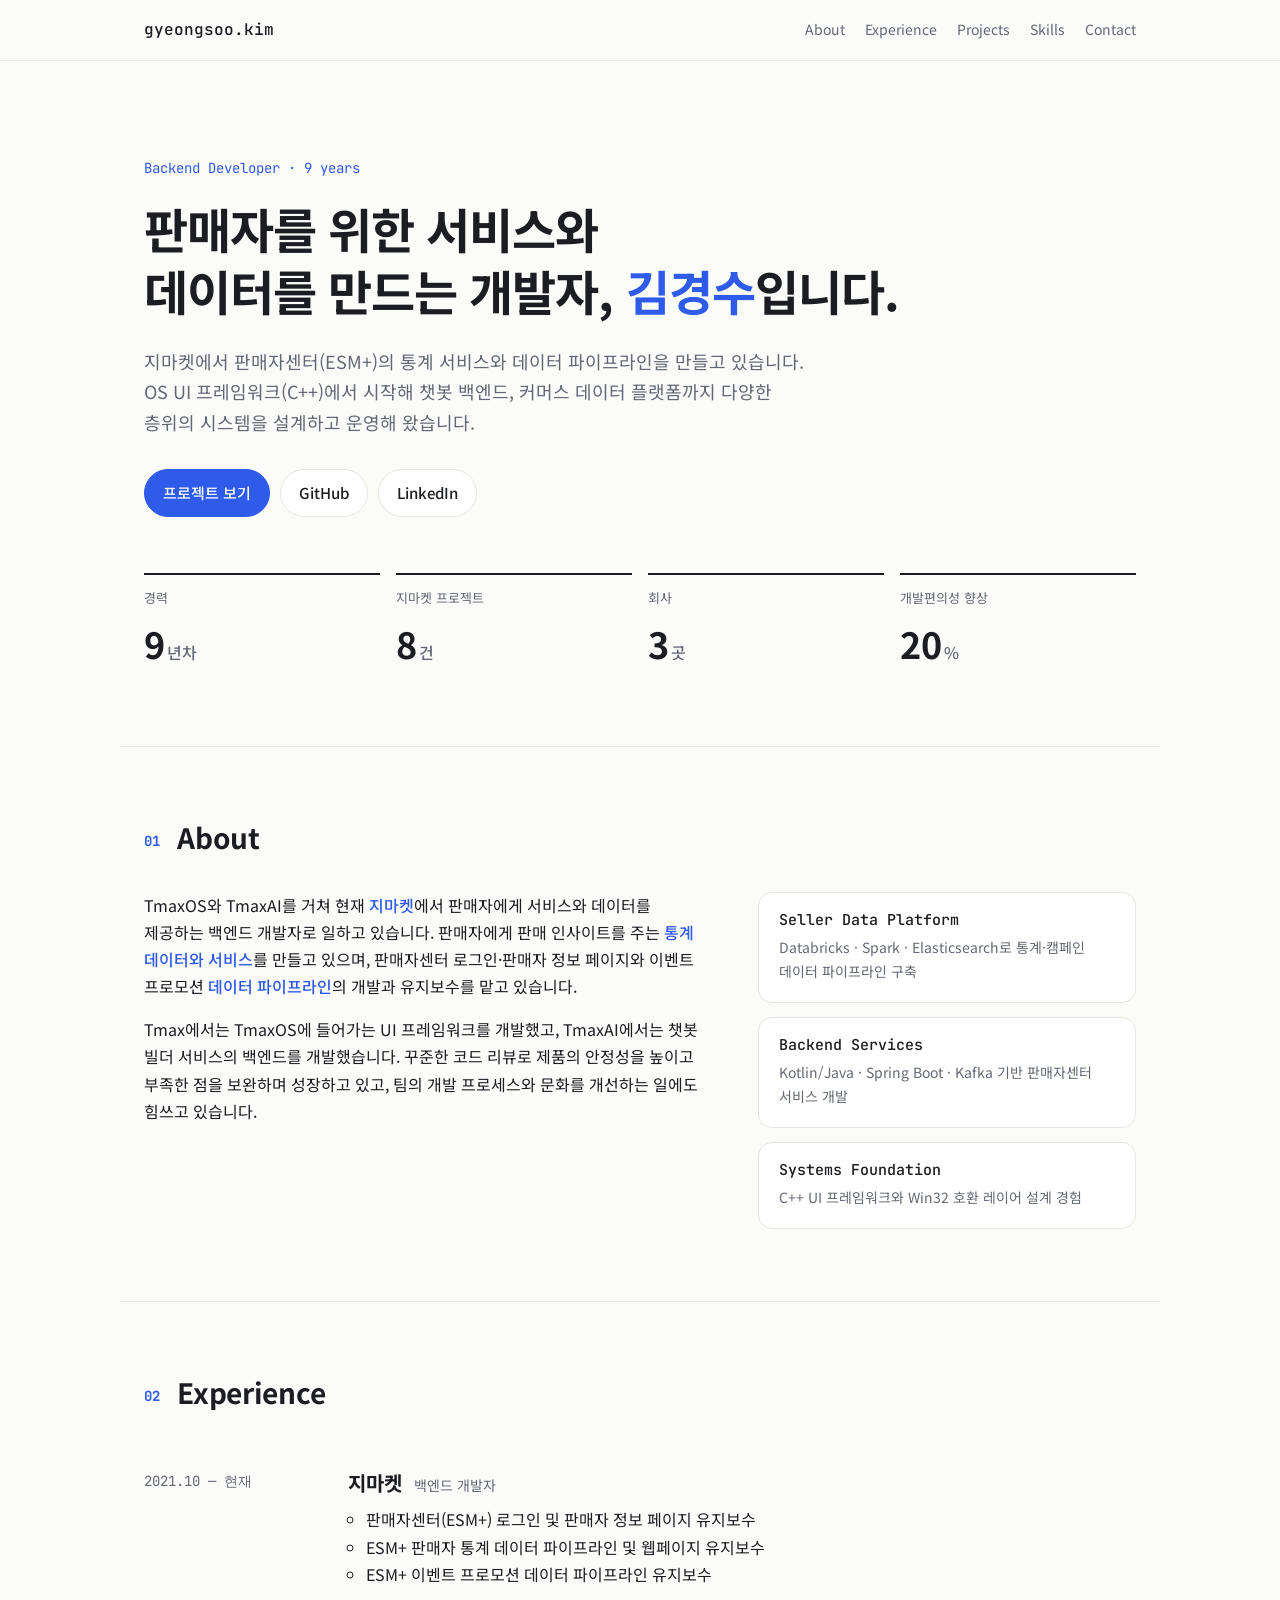
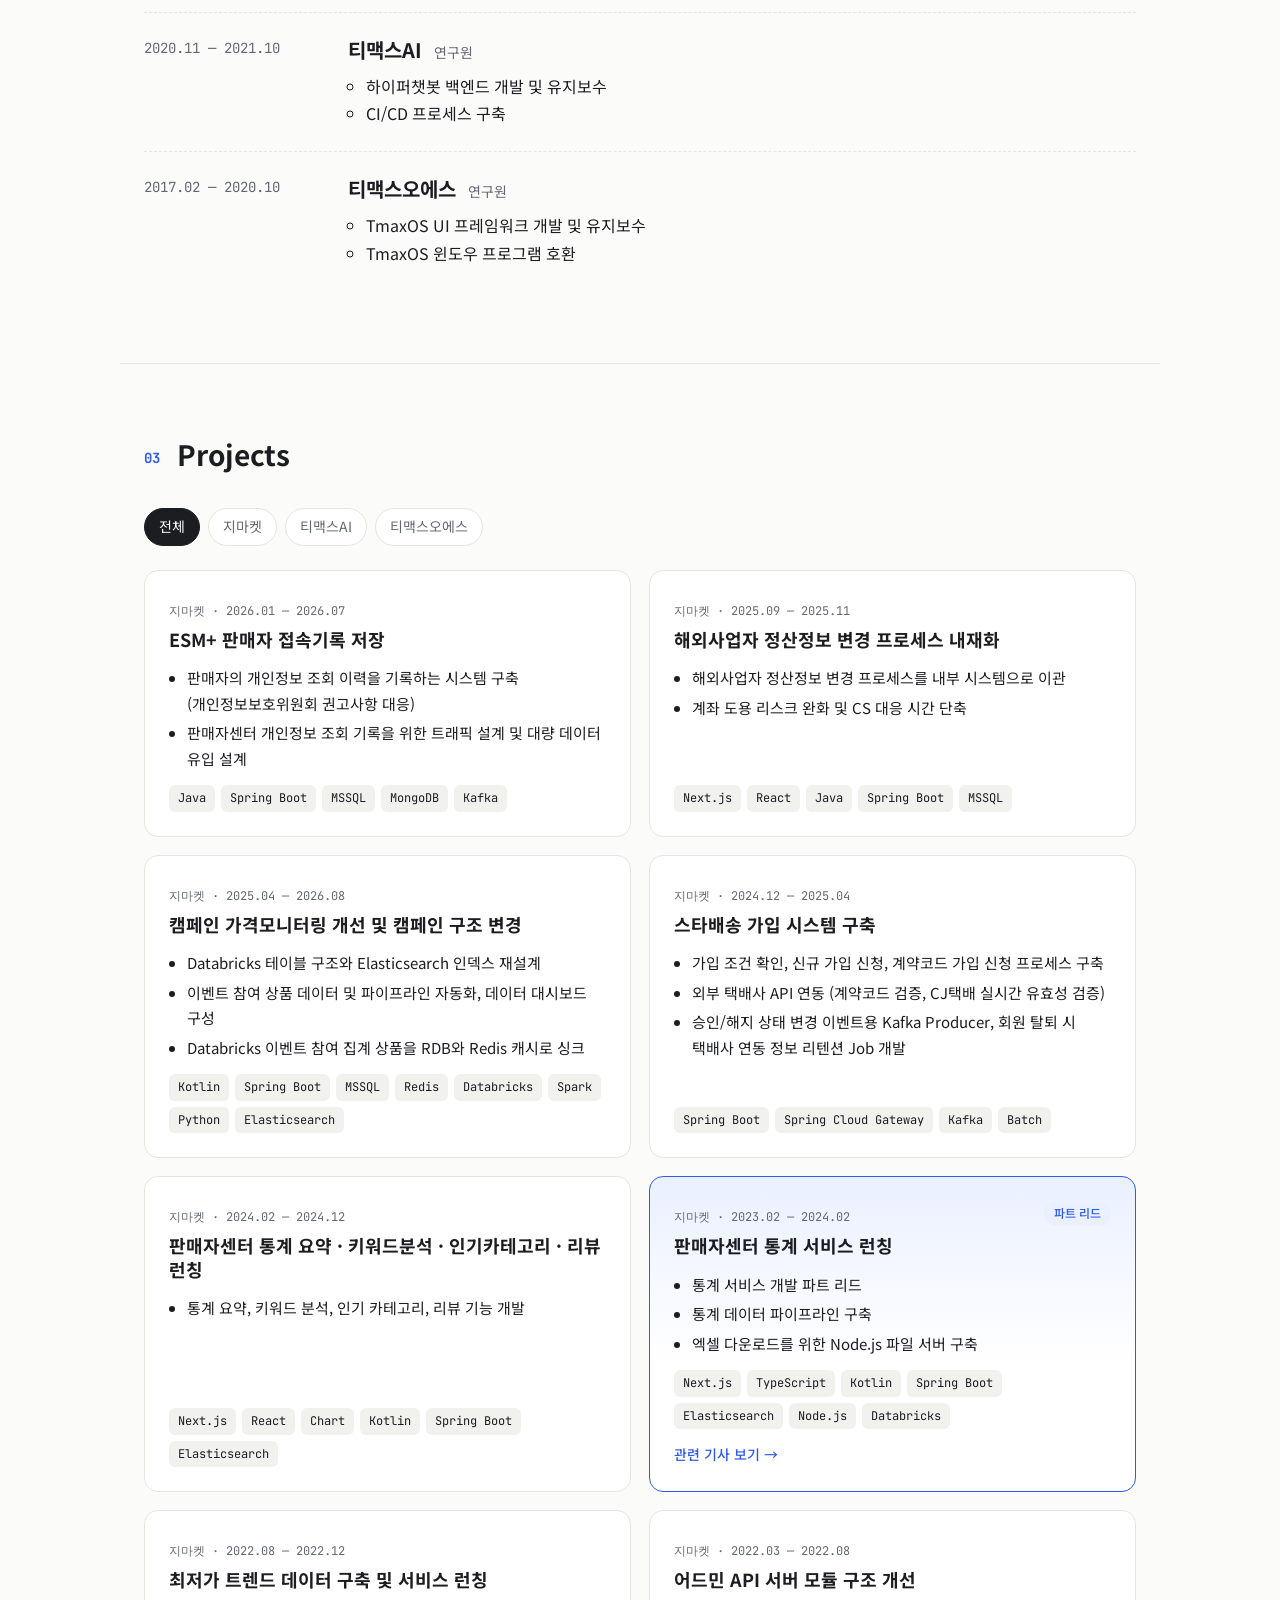
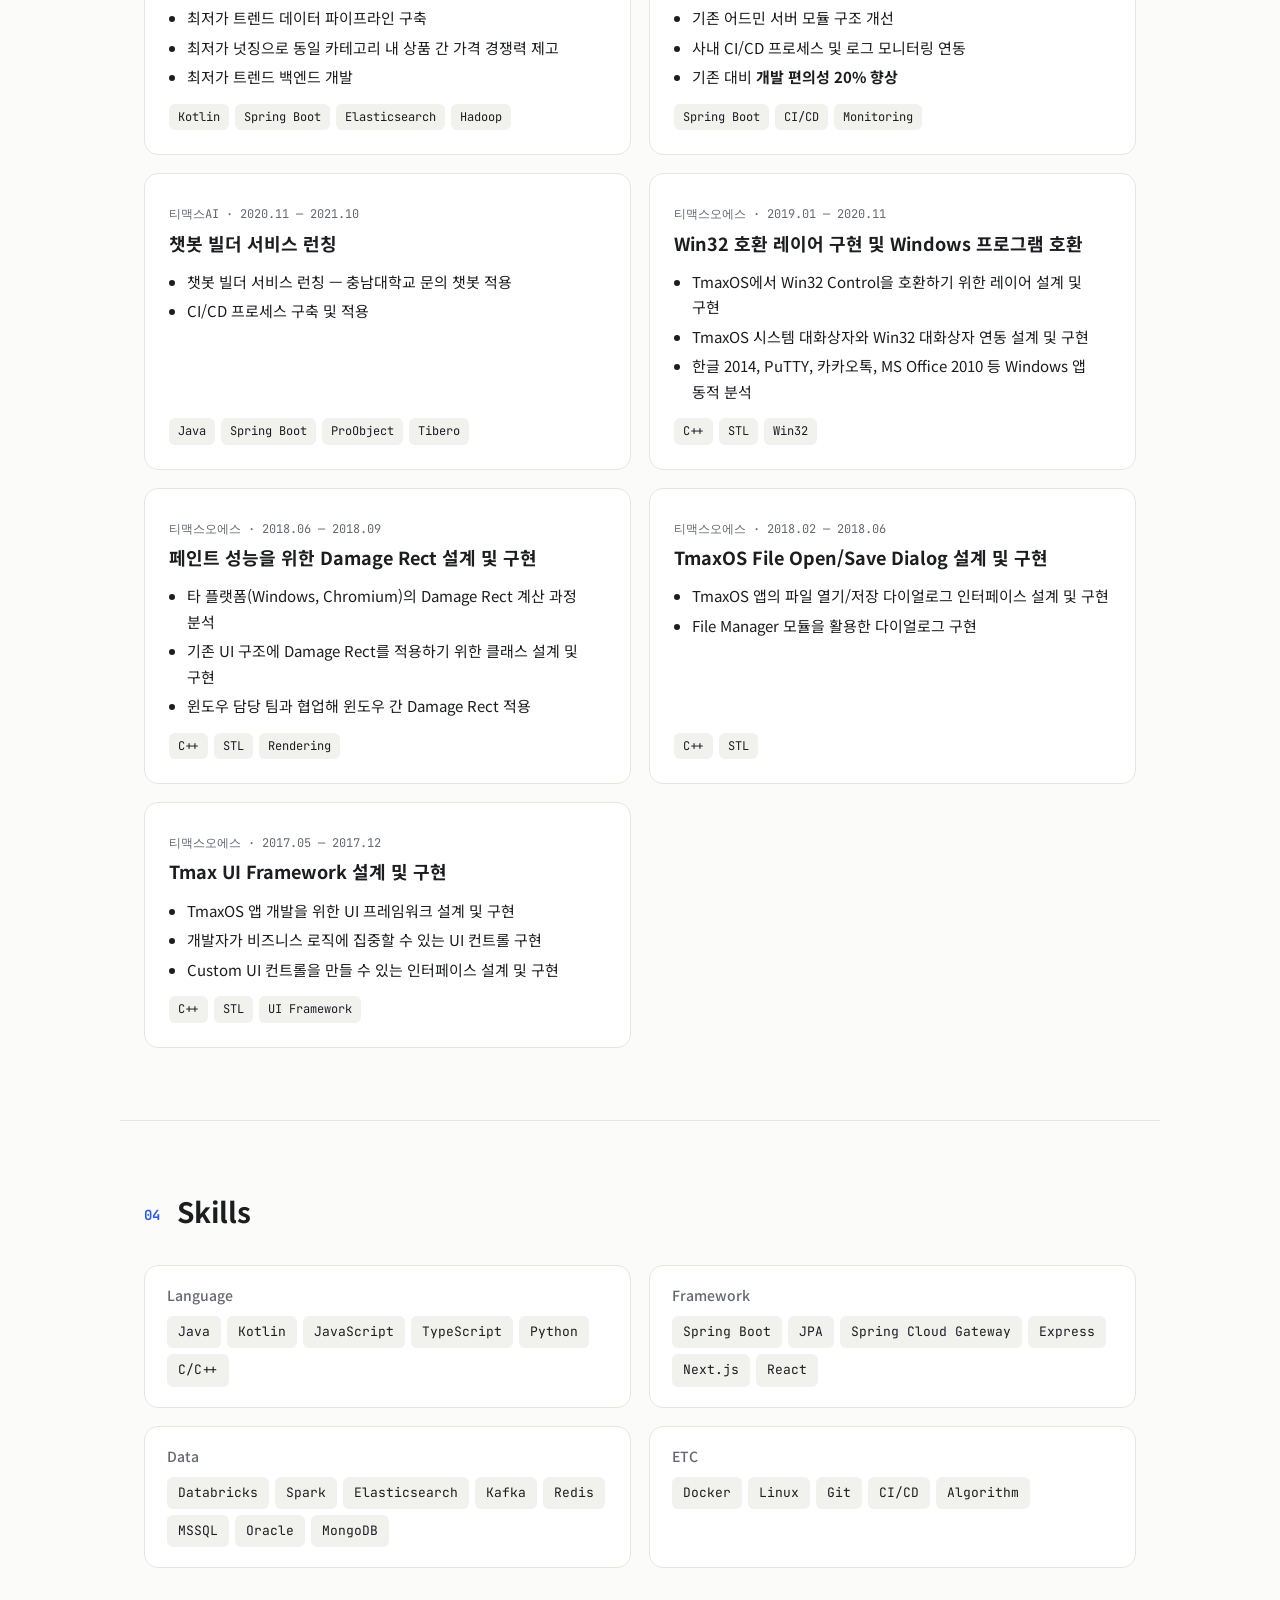
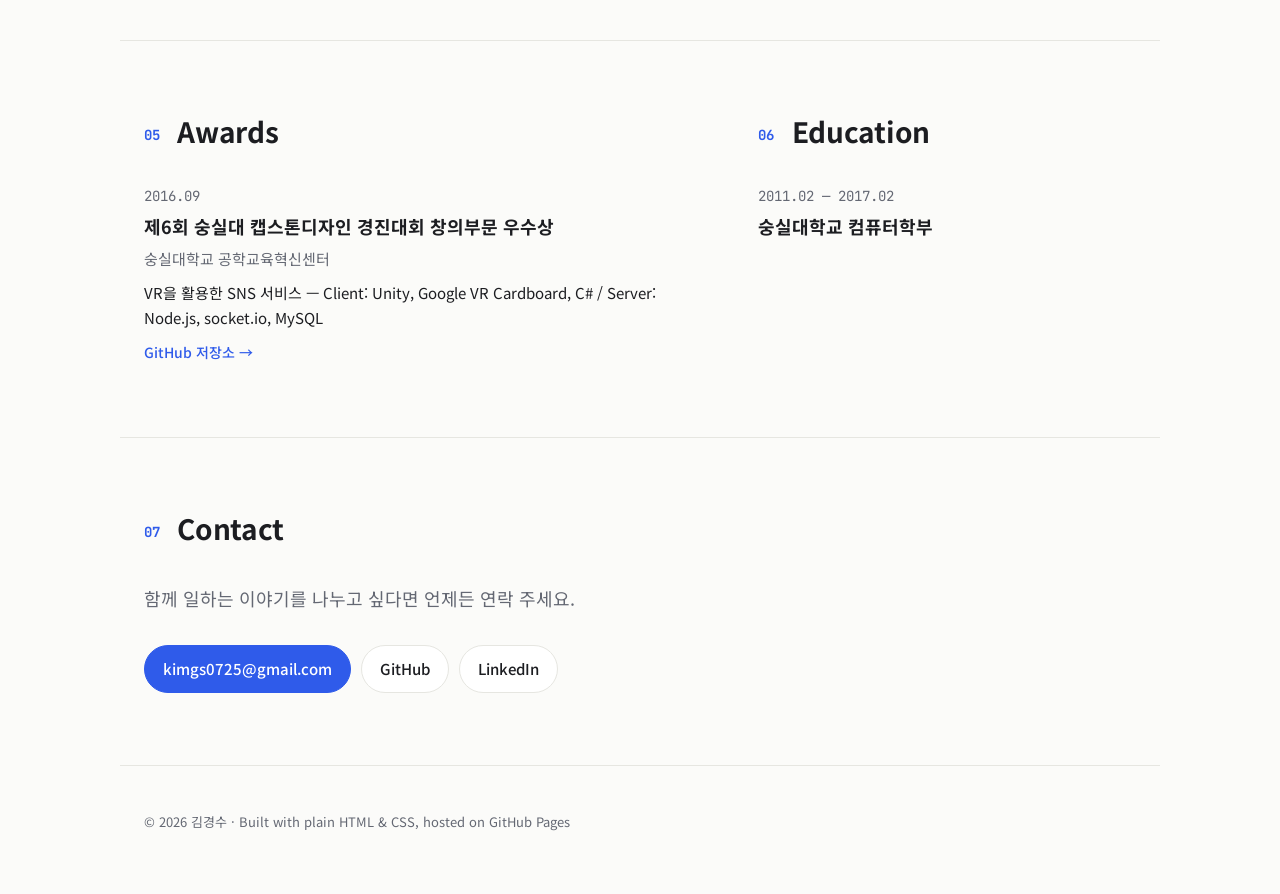
==== index.html @ da9918be "Add portfolio site draft based on career description Static single-page portfolio (HTML/CSS) for Git" ====
<!doctype html>
<html lang="ko">
<head>
  <meta charset="utf-8">
  <meta name="viewport" content="width=device-width, initial-scale=1">
  <title>김경수 | Backend Developer</title>
  <meta name="description" content="9년차 백엔드 개발자 김경수의 포트폴리오. 지마켓 판매자센터 서비스와 데이터 파이프라인, TmaxAI 챗봇 빌더, TmaxOS UI 프레임워크 개발 경험.">
  <meta property="og:title" content="김경수 | Backend Developer">
  <meta property="og:description" content="판매자를 위한 서비스와 데이터를 만드는 9년차 백엔드 개발자">
  <meta property="og:type" content="website">
  <link rel="preconnect" href="https://fonts.googleapis.com">
  <link rel="preconnect" href="https://fonts.gstatic.com" crossorigin>
  <link href="https://fonts.googleapis.com/css2?family=Noto+Sans+KR:wght@400;500;700&family=JetBrains+Mono:wght@400;500&display=swap" rel="stylesheet">
  <link rel="stylesheet" href="style.css">
</head>
<body>
  <header class="nav">
    <div class="container nav-inner">
      <a href="#top" class="logo">gyeongsoo.kim</a>
      <nav>
        <a href="#about">About</a>
        <a href="#experience">Experience</a>
        <a href="#projects">Projects</a>
        <a href="#skills">Skills</a>
        <a href="#contact">Contact</a>
      </nav>
    </div>
  </header>

  <main id="top">
    <!-- HERO -->
    <section class="hero container">
      <p class="eyebrow">Backend Developer · 9 years</p>
      <h1>판매자를 위한 서비스와<br>데이터를 만드는 개발자, <span class="accent">김경수</span>입니다.</h1>
      <p class="lead">
        지마켓에서 판매자센터(ESM+)의 통계 서비스와 데이터 파이프라인을 만들고 있습니다.
        OS UI 프레임워크(C++)에서 시작해 챗봇 백엔드, 커머스 데이터 플랫폼까지
        다양한 층위의 시스템을 설계하고 운영해 왔습니다.
      </p>
      <div class="hero-links">
        <a class="btn primary" href="#projects">프로젝트 보기</a>
        <a class="btn" href="https://github.com/wondsn" target="_blank" rel="noopener">GitHub</a>
        <a class="btn" href="https://www.linkedin.com/in/gyeong-soo-kim-3b603412a" target="_blank" rel="noopener">LinkedIn</a>
      </div>

      <dl class="stats">
        <div><dt>경력</dt><dd>9<span>년차</span></dd></div>
        <div><dt>지마켓 프로젝트</dt><dd>8<span>건</span></dd></div>
        <div><dt>회사</dt><dd>3<span>곳</span></dd></div>
        <div><dt>개발편의성 향상</dt><dd>20<span>%</span></dd></div>
      </dl>
    </section>

    <!-- ABOUT -->
    <section id="about" class="section container">
      <h2 class="section-title"><span>01</span> About</h2>
      <div class="about-grid">
        <div class="about-text">
          <p>
            TmaxOS와 TmaxAI를 거쳐 현재 <strong>지마켓</strong>에서 판매자에게 서비스와 데이터를 제공하는 백엔드 개발자로 일하고 있습니다.
            판매자에게 판매 인사이트를 주는 <strong>통계 데이터와 서비스</strong>를 만들고 있으며,
            판매자센터 로그인·판매자 정보 페이지와 이벤트 프로모션 <strong>데이터 파이프라인</strong>의 개발과 유지보수를 맡고 있습니다.
          </p>
          <p>
            Tmax에서는 TmaxOS에 들어가는 UI 프레임워크를 개발했고, TmaxAI에서는 챗봇 빌더 서비스의 백엔드를 개발했습니다.
            꾸준한 코드 리뷰로 제품의 안정성을 높이고 부족한 점을 보완하며 성장하고 있고,
            팀의 개발 프로세스와 문화를 개선하는 일에도 힘쓰고 있습니다.
          </p>
        </div>
        <ul class="focus-list">
          <li><h3>Seller Data Platform</h3><p>Databricks · Spark · Elasticsearch로 통계·캠페인 데이터 파이프라인 구축</p></li>
          <li><h3>Backend Services</h3><p>Kotlin/Java · Spring Boot · Kafka 기반 판매자센터 서비스 개발</p></li>
          <li><h3>Systems Foundation</h3><p>C++ UI 프레임워크와 Win32 호환 레이어 설계 경험</p></li>
        </ul>
      </div>
    </section>

    <!-- EXPERIENCE -->
    <section id="experience" class="section container">
      <h2 class="section-title"><span>02</span> Experience</h2>
      <ol class="timeline">
        <li>
          <div class="tl-date">2021.10 — 현재</div>
          <div class="tl-body">
            <h3>지마켓 <small>백엔드 개발자</small></h3>
            <ul>
              <li>판매자센터(ESM+) 로그인 및 판매자 정보 페이지 유지보수</li>
              <li>ESM+ 판매자 통계 데이터 파이프라인 및 웹페이지 유지보수</li>
              <li>ESM+ 이벤트 프로모션 데이터 파이프라인 유지보수</li>
            </ul>
          </div>
        </li>
        <li>
          <div class="tl-date">2020.11 — 2021.10</div>
          <div class="tl-body">
            <h3>티맥스AI <small>연구원</small></h3>
            <ul>
              <li>하이퍼챗봇 백엔드 개발 및 유지보수</li>
              <li>CI/CD 프로세스 구축</li>
            </ul>
          </div>
        </li>
        <li>
          <div class="tl-date">2017.02 — 2020.10</div>
          <div class="tl-body">
            <h3>티맥스오에스 <small>연구원</small></h3>
            <ul>
              <li>TmaxOS UI 프레임워크 개발 및 유지보수</li>
              <li>TmaxOS 윈도우 프로그램 호환</li>
            </ul>
          </div>
        </li>
      </ol>
    </section>

    <!-- PROJECTS -->
    <section id="projects" class="section container">
      <h2 class="section-title"><span>03</span> Projects</h2>

      <div class="filters" role="group" aria-label="회사별 필터">
        <button class="chip active" data-filter="all">전체</button>
        <button class="chip" data-filter="gmarket">지마켓</button>
        <button class="chip" data-filter="tmaxai">티맥스AI</button>
        <button class="chip" data-filter="tmaxos">티맥스오에스</button>
      </div>

      <div class="project-grid">
        <article class="card" data-company="gmarket">
          <header>
            <span class="card-meta">지마켓 · 2026.01 — 2026.07</span>
            <h3>ESM+ 판매자 접속기록 저장</h3>
          </header>
          <ul>
            <li>판매자의 개인정보 조회 이력을 기록하는 시스템 구축 (개인정보보호위원회 권고사항 대응)</li>
            <li>판매자센터 개인정보 조회 기록을 위한 트래픽 설계 및 대량 데이터 유입 설계</li>
          </ul>
          <div class="tags"><span>Java</span><span>Spring Boot</span><span>MSSQL</span><span>MongoDB</span><span>Kafka</span></div>
        </article>

        <article class="card" data-company="gmarket">
          <header>
            <span class="card-meta">지마켓 · 2025.09 — 2025.11</span>
            <h3>해외사업자 정산정보 변경 프로세스 내재화</h3>
          </header>
          <ul>
            <li>해외사업자 정산정보 변경 프로세스를 내부 시스템으로 이관</li>
            <li>계좌 도용 리스크 완화 및 CS 대응 시간 단축</li>
          </ul>
          <div class="tags"><span>Next.js</span><span>React</span><span>Java</span><span>Spring Boot</span><span>MSSQL</span></div>
        </article>

        <article class="card" data-company="gmarket">
          <header>
            <span class="card-meta">지마켓 · 2025.04 — 2026.08</span>
            <h3>캠페인 가격모니터링 개선 및 캠페인 구조 변경</h3>
          </header>
          <ul>
            <li>Databricks 테이블 구조와 Elasticsearch 인덱스 재설계</li>
            <li>이벤트 참여 상품 데이터 및 파이프라인 자동화, 데이터 대시보드 구성</li>
            <li>Databricks 이벤트 참여 집계 상품을 RDB와 Redis 캐시로 싱크</li>
          </ul>
          <div class="tags"><span>Kotlin</span><span>Spring Boot</span><span>MSSQL</span><span>Redis</span><span>Databricks</span><span>Spark</span><span>Python</span><span>Elasticsearch</span></div>
        </article>

        <article class="card" data-company="gmarket">
          <header>
            <span class="card-meta">지마켓 · 2024.12 — 2025.04</span>
            <h3>스타배송 가입 시스템 구축</h3>
          </header>
          <ul>
            <li>가입 조건 확인, 신규 가입 신청, 계약코드 가입 신청 프로세스 구축</li>
            <li>외부 택배사 API 연동 (계약코드 검증, CJ택배 실시간 유효성 검증)</li>
            <li>승인/해지 상태 변경 이벤트용 Kafka Producer, 회원 탈퇴 시 택배사 연동 정보 리텐션 Job 개발</li>
          </ul>
          <div class="tags"><span>Spring Boot</span><span>Spring Cloud Gateway</span><span>Kafka</span><span>Batch</span></div>
        </article>

        <article class="card" data-company="gmarket">
          <header>
            <span class="card-meta">지마켓 · 2024.02 — 2024.12</span>
            <h3>판매자센터 통계 요약 · 키워드분석 · 인기카테고리 · 리뷰 런칭</h3>
          </header>
          <ul>
            <li>통계 요약, 키워드 분석, 인기 카테고리, 리뷰 기능 개발</li>
          </ul>
          <div class="tags"><span>Next.js</span><span>React</span><span>Chart</span><span>Kotlin</span><span>Spring Boot</span><span>Elasticsearch</span></div>
        </article>

        <article class="card featured" data-company="gmarket">
          <header>
            <span class="card-meta">지마켓 · 2023.02 — 2024.02</span>
            <h3>판매자센터 통계 서비스 런칭</h3>
            <span class="badge">파트 리드</span>
          </header>
          <ul>
            <li>통계 서비스 개발 파트 리드</li>
            <li>통계 데이터 파이프라인 구축</li>
            <li>엑셀 다운로드를 위한 Node.js 파일 서버 구축</li>
          </ul>
          <div class="tags"><span>Next.js</span><span>TypeScript</span><span>Kotlin</span><span>Spring Boot</span><span>Elasticsearch</span><span>Node.js</span><span>Databricks</span></div>
          <a class="card-link" href="https://zdnet.co.kr/view/?no=20240108094346" target="_blank" rel="noopener">관련 기사 보기 →</a>
        </article>

        <article class="card" data-company="gmarket">
          <header>
            <span class="card-meta">지마켓 · 2022.08 — 2022.12</span>
            <h3>최저가 트렌드 데이터 구축 및 서비스 런칭</h3>
          </header>
          <ul>
            <li>최저가 트렌드 데이터 파이프라인 구축</li>
            <li>최저가 넛징으로 동일 카테고리 내 상품 간 가격 경쟁력 제고</li>
            <li>최저가 트렌드 백엔드 개발</li>
          </ul>
          <div class="tags"><span>Kotlin</span><span>Spring Boot</span><span>Elasticsearch</span><span>Hadoop</span></div>
        </article>

        <article class="card" data-company="gmarket">
          <header>
            <span class="card-meta">지마켓 · 2022.03 — 2022.08</span>
            <h3>어드민 API 서버 모듈 구조 개선</h3>
          </header>
          <ul>
            <li>기존 어드민 서버 모듈 구조 개선</li>
            <li>사내 CI/CD 프로세스 및 로그 모니터링 연동</li>
            <li>기존 대비 <strong>개발 편의성 20% 향상</strong></li>
          </ul>
          <div class="tags"><span>Spring Boot</span><span>CI/CD</span><span>Monitoring</span></div>
        </article>

        <article class="card" data-company="tmaxai">
          <header>
            <span class="card-meta">티맥스AI · 2020.11 — 2021.10</span>
            <h3>챗봇 빌더 서비스 런칭</h3>
          </header>
          <ul>
            <li>챗봇 빌더 서비스 런칭 — 충남대학교 문의 챗봇 적용</li>
            <li>CI/CD 프로세스 구축 및 적용</li>
          </ul>
          <div class="tags"><span>Java</span><span>Spring Boot</span><span>ProObject</span><span>Tibero</span></div>
        </article>

        <article class="card" data-company="tmaxos">
          <header>
            <span class="card-meta">티맥스오에스 · 2019.01 — 2020.11</span>
            <h3>Win32 호환 레이어 구현 및 Windows 프로그램 호환</h3>
          </header>
          <ul>
            <li>TmaxOS에서 Win32 Control을 호환하기 위한 레이어 설계 및 구현</li>
            <li>TmaxOS 시스템 대화상자와 Win32 대화상자 연동 설계 및 구현</li>
            <li>한글 2014, PuTTY, 카카오톡, MS Office 2010 등 Windows 앱 동적 분석</li>
          </ul>
          <div class="tags"><span>C++</span><span>STL</span><span>Win32</span></div>
        </article>

        <article class="card" data-company="tmaxos">
          <header>
            <span class="card-meta">티맥스오에스 · 2018.06 — 2018.09</span>
            <h3>페인트 성능을 위한 Damage Rect 설계 및 구현</h3>
          </header>
          <ul>
            <li>타 플랫폼(Windows, Chromium)의 Damage Rect 계산 과정 분석</li>
            <li>기존 UI 구조에 Damage Rect를 적용하기 위한 클래스 설계 및 구현</li>
            <li>윈도우 담당 팀과 협업해 윈도우 간 Damage Rect 적용</li>
          </ul>
          <div class="tags"><span>C++</span><span>STL</span><span>Rendering</span></div>
        </article>

        <article class="card" data-company="tmaxos">
          <header>
            <span class="card-meta">티맥스오에스 · 2018.02 — 2018.06</span>
            <h3>TmaxOS File Open/Save Dialog 설계 및 구현</h3>
          </header>
          <ul>
            <li>TmaxOS 앱의 파일 열기/저장 다이얼로그 인터페이스 설계 및 구현</li>
            <li>File Manager 모듈을 활용한 다이얼로그 구현</li>
          </ul>
          <div class="tags"><span>C++</span><span>STL</span></div>
        </article>

        <article class="card" data-company="tmaxos">
          <header>
            <span class="card-meta">티맥스오에스 · 2017.05 — 2017.12</span>
            <h3>Tmax UI Framework 설계 및 구현</h3>
          </header>
          <ul>
            <li>TmaxOS 앱 개발을 위한 UI 프레임워크 설계 및 구현</li>
            <li>개발자가 비즈니스 로직에 집중할 수 있는 UI 컨트롤 구현</li>
            <li>Custom UI 컨트롤을 만들 수 있는 인터페이스 설계 및 구현</li>
          </ul>
          <div class="tags"><span>C++</span><span>STL</span><span>UI Framework</span></div>
        </article>
      </div>
    </section>

    <!-- SKILLS -->
    <section id="skills" class="section container">
      <h2 class="section-title"><span>04</span> Skills</h2>
      <div class="skills-grid">
        <div class="skill-group"><h3>Language</h3><div class="tags"><span>Java</span><span>Kotlin</span><span>JavaScript</span><span>TypeScript</span><span>Python</span><span>C/C++</span></div></div>
        <div class="skill-group"><h3>Framework</h3><div class="tags"><span>Spring Boot</span><span>JPA</span><span>Spring Cloud Gateway</span><span>Express</span><span>Next.js</span><span>React</span></div></div>
        <div class="skill-group"><h3>Data</h3><div class="tags"><span>Databricks</span><span>Spark</span><span>Elasticsearch</span><span>Kafka</span><span>Redis</span><span>MSSQL</span><span>Oracle</span><span>MongoDB</span></div></div>
        <div class="skill-group"><h3>ETC</h3><div class="tags"><span>Docker</span><span>Linux</span><span>Git</span><span>CI/CD</span><span>Algorithm</span></div></div>
      </div>
    </section>

    <!-- AWARDS & EDUCATION -->
    <section class="section container two-col">
      <div>
        <h2 class="section-title"><span>05</span> Awards</h2>
        <div class="plain-item">
          <div class="tl-date">2016.09</div>
          <h3>제6회 숭실대 캡스톤디자인 경진대회 창의부문 우수상</h3>
          <p class="muted">숭실대학교 공학교육혁신센터</p>
          <p>VR을 활용한 SNS 서비스 — Client: Unity, Google VR Cardboard, C# / Server: Node.js, socket.io, MySQL</p>
          <a class="card-link" href="https://github.com/wondsn/vrsns" target="_blank" rel="noopener">GitHub 저장소 →</a>
        </div>
      </div>
      <div>
        <h2 class="section-title"><span>06</span> Education</h2>
        <div class="plain-item">
          <div class="tl-date">2011.02 — 2017.02</div>
          <h3>숭실대학교 컴퓨터학부</h3>
        </div>
      </div>
    </section>

    <!-- CONTACT -->
    <section id="contact" class="section container contact">
      <h2 class="section-title"><span>07</span> Contact</h2>
      <p class="lead">함께 일하는 이야기를 나누고 싶다면 언제든 연락 주세요.</p>
      <div class="hero-links">
        <a class="btn primary" href="mailto:kimgs0725@gmail.com">kimgs0725@gmail.com</a>
        <a class="btn" href="https://github.com/wondsn" target="_blank" rel="noopener">GitHub</a>
        <a class="btn" href="https://www.linkedin.com/in/gyeong-soo-kim-3b603412a" target="_blank" rel="noopener">LinkedIn</a>
      </div>
    </section>
  </main>

  <footer class="footer container">
    <p>© 2026 김경수 · Built with plain HTML &amp; CSS, hosted on GitHub Pages</p>
  </footer>

  <script>
    // 회사별 프로젝트 필터
    document.querySelectorAll('.filters .chip').forEach(function (btn) {
      btn.addEventListener('click', function () {
        document.querySelectorAll('.filters .chip').forEach(function (b) { b.classList.remove('active'); });
        btn.classList.add('active');
        var f = btn.dataset.filter;
        document.querySelectorAll('.project-grid .card').forEach(function (card) {
          card.hidden = !(f === 'all' || card.dataset.company === f);
        });
      });
    });
  </script>
</body>
</html>
---- style.css ----
:root {
  --bg: #fbfbf9;
  --surface: #ffffff;
  --text: #1c1d21;
  --muted: #646873;
  --line: #e6e6e1;
  --accent: #2f5bea;
  --accent-soft: #eaf0ff;
  --tag-bg: #f1f1ee;
  --radius: 14px;
  --font: "Noto Sans KR", system-ui, -apple-system, sans-serif;
  --mono: "JetBrains Mono", ui-monospace, monospace;
}

@media (prefers-color-scheme: dark) {
  :root {
    --bg: #111215;
    --surface: #18191d;
    --text: #e9e9ec;
    --muted: #9a9ca5;
    --line: #2a2c31;
    --accent: #7b9bff;
    --accent-soft: #1d2440;
    --tag-bg: #23252a;
  }
}

* { box-sizing: border-box; }
html { scroll-behavior: smooth; scroll-padding-top: 72px; }
body {
  margin: 0;
  background: var(--bg);
  color: var(--text);
  font-family: var(--font);
  line-height: 1.7;
  -webkit-font-smoothing: antialiased;
  word-break: keep-all;
}
a { color: inherit; }
h1, h2, h3 { line-height: 1.3; margin: 0; }
.container { max-width: 1040px; margin: 0 auto; padding: 0 24px; }
.muted { color: var(--muted); }

/* NAV */
.nav {
  position: sticky; top: 0; z-index: 10;
  background: color-mix(in srgb, var(--bg) 85%, transparent);
  backdrop-filter: blur(10px);
  border-bottom: 1px solid var(--line);
}
.nav-inner { display: flex; align-items: center; justify-content: space-between; height: 60px; }
.logo { font-family: var(--mono); font-weight: 500; text-decoration: none; }
.nav nav { display: flex; gap: 20px; }
.nav nav a { text-decoration: none; color: var(--muted); font-size: 14px; }
.nav nav a:hover { color: var(--text); }

/* HERO */
.hero { padding: 96px 24px 72px; }
.eyebrow { font-family: var(--mono); color: var(--accent); font-size: 14px; margin: 0 0 16px; }
.hero h1 { font-size: clamp(30px, 5vw, 48px); font-weight: 700; letter-spacing: -0.02em; }
.accent { color: var(--accent); }
.lead { color: var(--muted); font-size: 18px; max-width: 680px; margin: 24px 0 0; }
.hero-links { display: flex; flex-wrap: wrap; gap: 10px; margin-top: 32px; }
.btn {
  display: inline-block; padding: 10px 18px; border-radius: 999px;
  border: 1px solid var(--line); background: var(--surface);
  text-decoration: none; font-size: 15px; font-weight: 500;
  transition: border-color .15s, transform .15s;
}
.btn:hover { border-color: var(--accent); transform: translateY(-1px); }
.btn.primary { background: var(--accent); border-color: var(--accent); color: #fff; }

.stats {
  display: grid; grid-template-columns: repeat(4, 1fr); gap: 16px;
  margin: 56px 0 0; padding: 0;
}
.stats div { border-top: 2px solid var(--text); padding-top: 12px; }
.stats dt { color: var(--muted); font-size: 13px; }
.stats dd { margin: 4px 0 0; font-size: 36px; font-weight: 700; font-variant-numeric: tabular-nums; }
.stats dd span { font-size: 16px; font-weight: 500; color: var(--muted); margin-left: 2px; }

/* SECTION */
.section { padding: 72px 24px; border-top: 1px solid var(--line); }
.section-title { font-size: 28px; margin-bottom: 36px; letter-spacing: -0.01em; }
.section-title span { font-family: var(--mono); font-size: 14px; color: var(--accent); margin-right: 10px; vertical-align: middle; }

/* ABOUT */
.about-grid { display: grid; grid-template-columns: 3fr 2fr; gap: 48px; }
.about-text p { margin: 0 0 16px; }
.about-text strong { color: var(--accent); font-weight: 500; }
.focus-list { list-style: none; margin: 0; padding: 0; display: grid; gap: 14px; }
.focus-list li { background: var(--surface); border: 1px solid var(--line); border-radius: var(--radius); padding: 18px 20px; }
.focus-list h3 { font-size: 15px; font-family: var(--mono); font-weight: 500; }
.focus-list p { margin: 6px 0 0; color: var(--muted); font-size: 14px; }

/* TIMELINE */
.timeline { list-style: none; margin: 0; padding: 0; }
.timeline > li { display: grid; grid-template-columns: 180px 1fr; gap: 24px; padding: 24px 0; border-bottom: 1px dashed var(--line); }
.timeline > li:last-child { border-bottom: 0; }
.tl-date { font-family: var(--mono); font-size: 14px; color: var(--muted); }
.tl-body h3 { font-size: 20px; }
.tl-body small { font-size: 14px; color: var(--muted); font-weight: 400; margin-left: 6px; }
.tl-body ul { margin: 10px 0 0; padding-left: 18px; }

/* PROJECTS */
.filters { display: flex; flex-wrap: wrap; gap: 8px; margin-bottom: 24px; }
.chip {
  font: inherit; font-size: 14px; cursor: pointer;
  padding: 6px 14px; border-radius: 999px;
  border: 1px solid var(--line); background: var(--surface); color: var(--muted);
}
.chip.active { background: var(--text); color: var(--bg); border-color: var(--text); }
.project-grid { display: grid; grid-template-columns: repeat(2, 1fr); gap: 18px; }
.card {
  background: var(--surface); border: 1px solid var(--line); border-radius: var(--radius);
  padding: 24px; display: flex; flex-direction: column; gap: 14px;
  transition: border-color .15s, box-shadow .15s;
}
.card:hover { border-color: color-mix(in srgb, var(--accent) 50%, var(--line)); box-shadow: 0 6px 24px rgba(0,0,0,.05); }
.card[hidden] { display: none; }
.card.featured { border-color: var(--accent); background: linear-gradient(180deg, var(--accent-soft), var(--surface) 60%); }
.card header { position: relative; }
.card-meta { font-family: var(--mono); font-size: 12px; color: var(--muted); }
.card h3 { font-size: 18px; margin-top: 6px; }
.card ul { margin: 0; padding-left: 18px; font-size: 15px; flex: 1; }
.card li + li { margin-top: 4px; }
.badge {
  position: absolute; top: 0; right: 0;
  font-size: 12px; font-weight: 500; color: var(--accent);
  background: var(--accent-soft); padding: 2px 10px; border-radius: 999px;
}
.card-link { font-size: 14px; font-weight: 500; color: var(--accent); text-decoration: none; }
.card-link:hover { text-decoration: underline; }

.tags { display: flex; flex-wrap: wrap; gap: 6px; }
.tags span { font-family: var(--mono); font-size: 12px; background: var(--tag-bg); color: var(--text); padding: 3px 9px; border-radius: 6px; }

/* SKILLS */
.skills-grid { display: grid; grid-template-columns: repeat(2, 1fr); gap: 18px; }
.skill-group { background: var(--surface); border: 1px solid var(--line); border-radius: var(--radius); padding: 20px 22px; }
.skill-group h3 { font-size: 14px; color: var(--muted); font-weight: 500; margin-bottom: 12px; }
.skill-group .tags span { font-size: 13px; padding: 5px 11px; }

/* AWARDS / EDUCATION */
.two-col { display: grid; grid-template-columns: 3fr 2fr; gap: 48px; }
.plain-item h3 { font-size: 18px; margin-top: 6px; }
.plain-item p { margin: 8px 0 0; font-size: 15px; }
.plain-item .card-link { display: inline-block; margin-top: 10px; }

/* CONTACT / FOOTER */
.contact .lead { margin-top: 0; }
.footer { padding: 32px 24px 48px; color: var(--muted); font-size: 13px; border-top: 1px solid var(--line); }

/* RESPONSIVE */
@media (max-width: 760px) {
  .container { padding: 0 16px; }
  .hero { padding: 56px 16px 48px; }
  .section { padding: 56px 16px; }
  .nav nav { display: none; }
  .stats { grid-template-columns: repeat(2, 1fr); }
  .about-grid, .two-col, .project-grid, .skills-grid { grid-template-columns: 1fr; gap: 24px; }
  .timeline > li { grid-template-columns: 1fr; gap: 6px; }
  .lead { font-size: 16px; }
  .badge { position: static; display: inline-block; margin-top: 8px; }
}
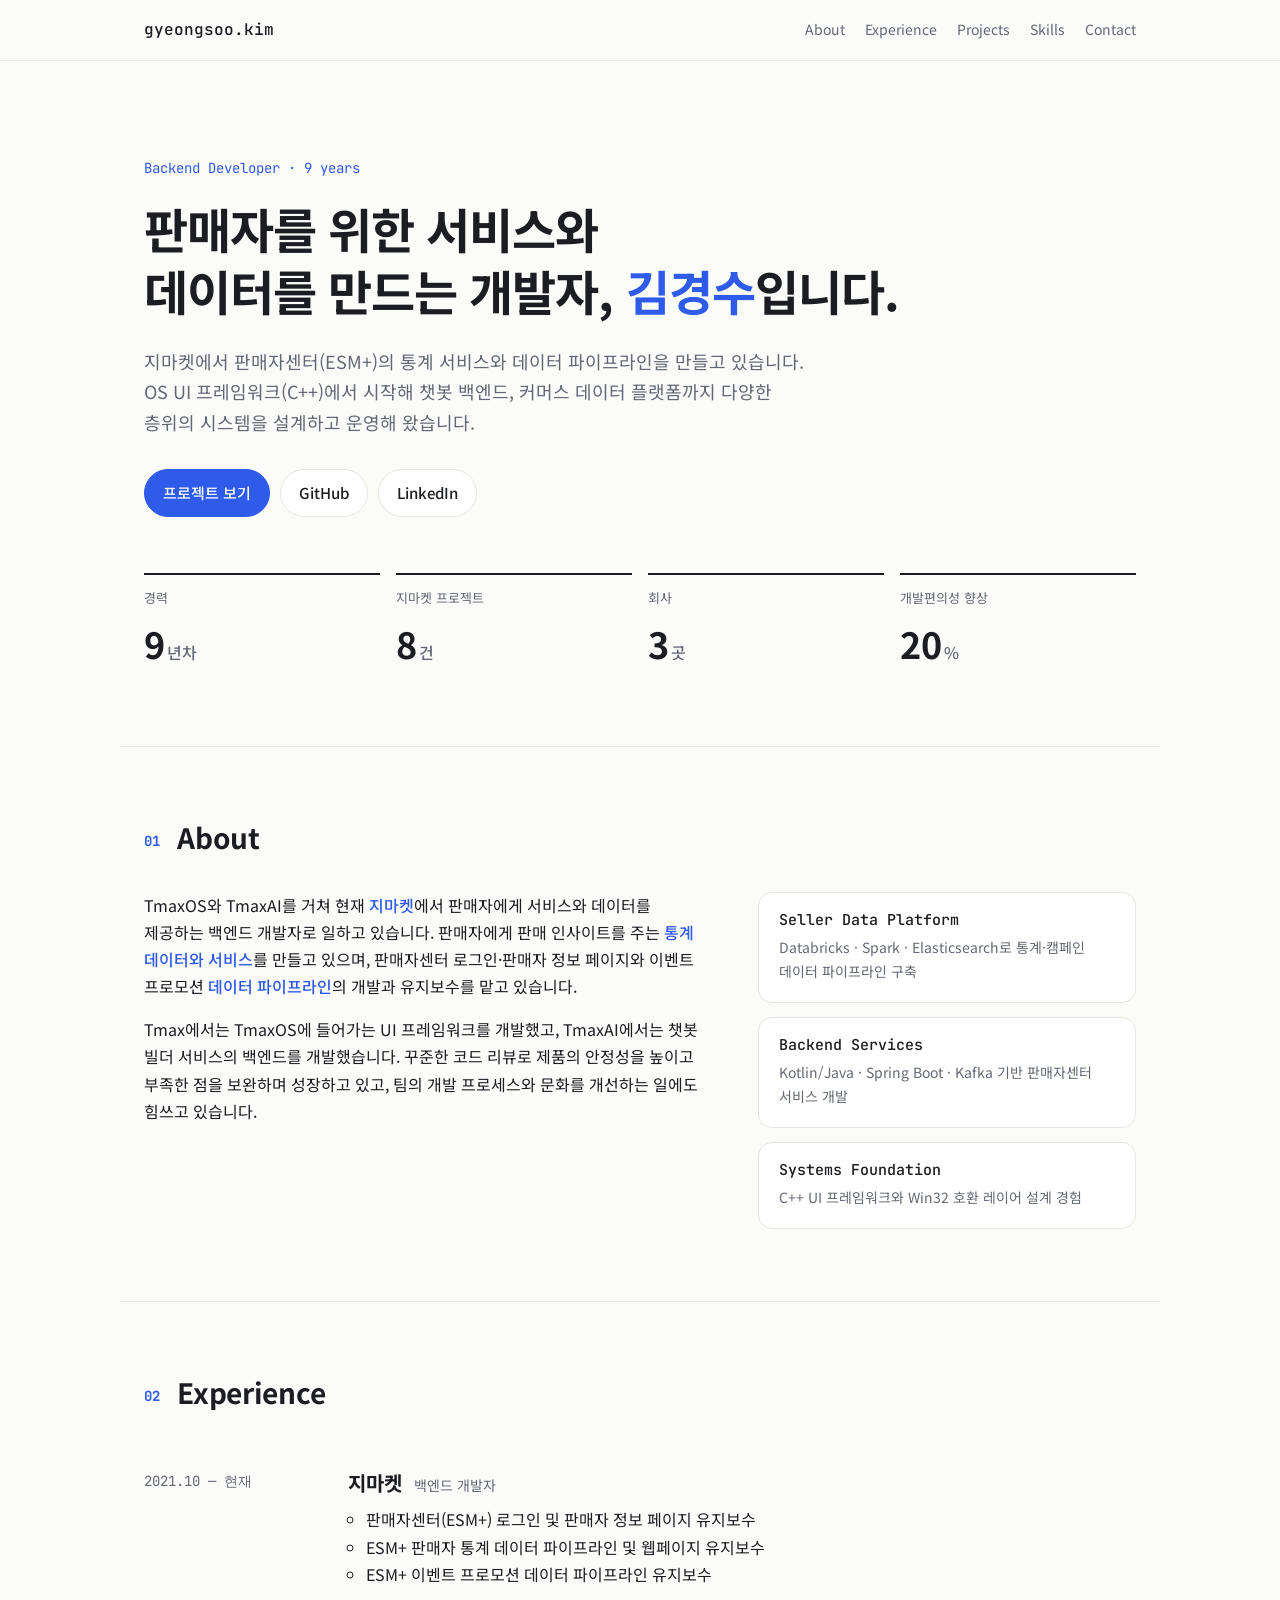
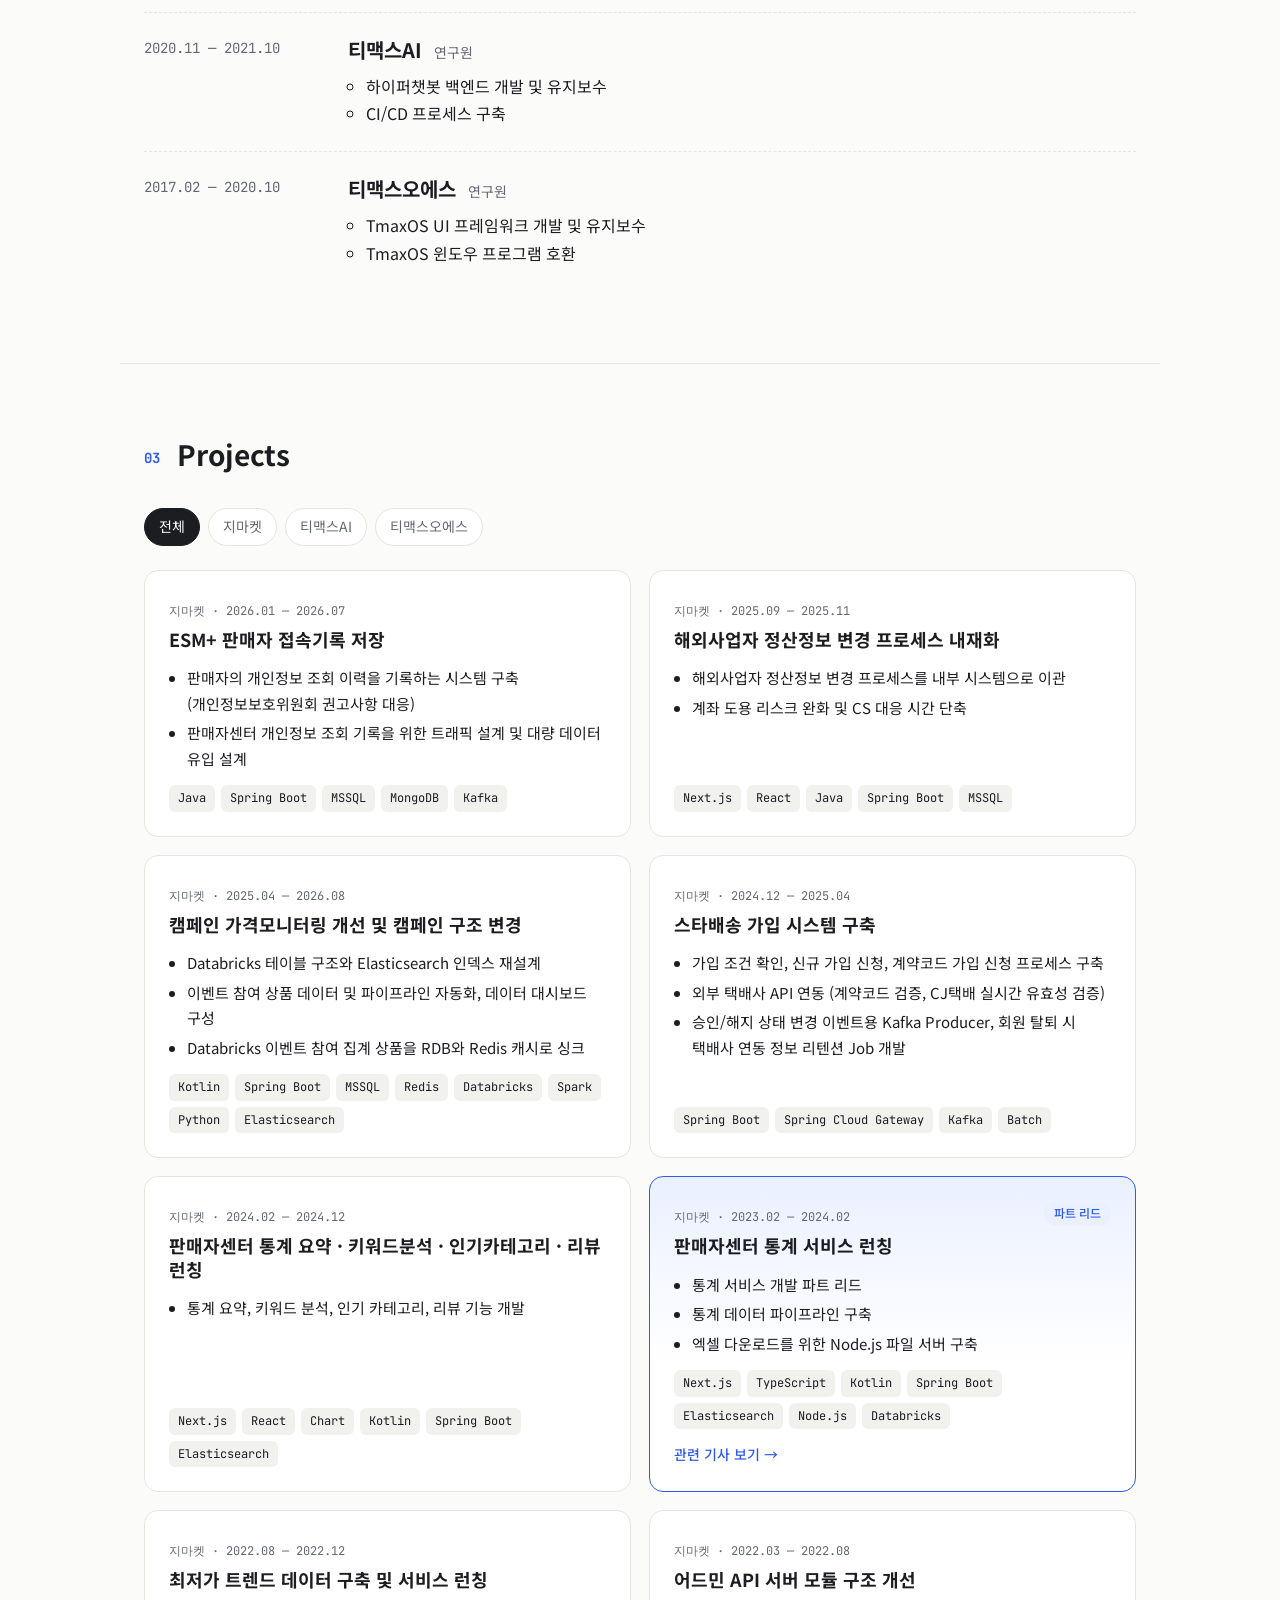
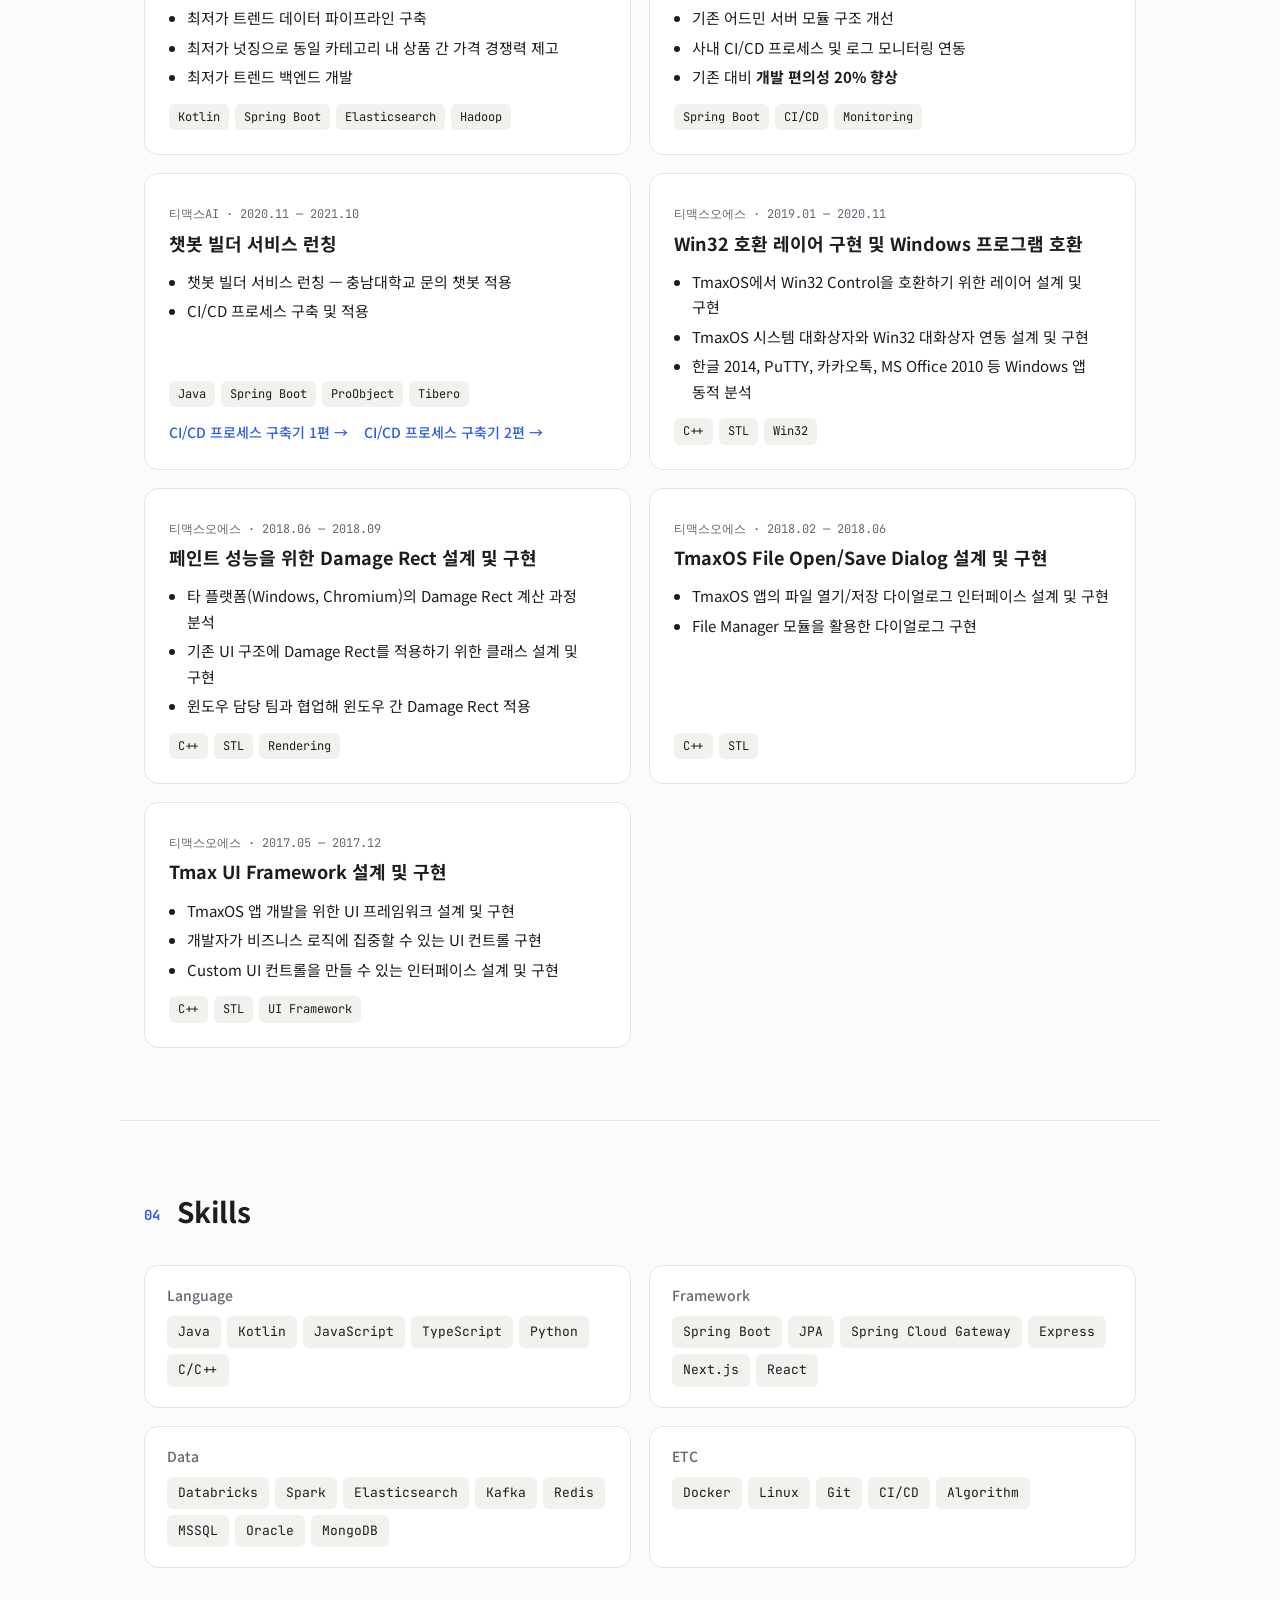
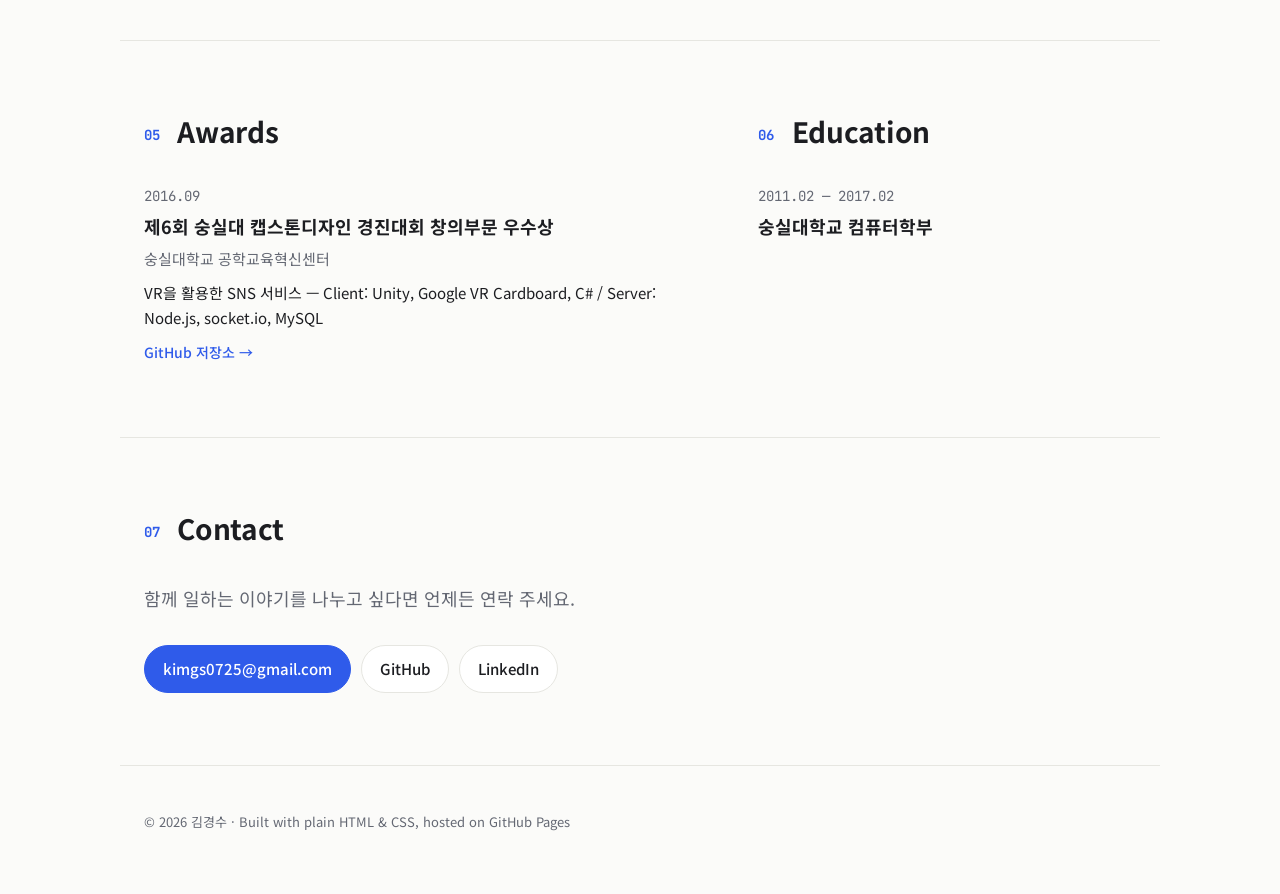
==== commit 9a86c68d: "Add CI/CD blog post links to chatbot builder project Co-Authored-By: Claude Opus 5.5 <noreply@anthro" ====
--- a/index.html
+++ b/index.html
@@ -237,6 +237,10 @@
             <li>CI/CD 프로세스 구축 및 적용</li>
           </ul>
           <div class="tags"><span>Java</span><span>Spring Boot</span><span>ProObject</span><span>Tibero</span></div>
+          <div class="card-links">
+            <a class="card-link" href="https://medium.com/monday-9-pm/ci-cd-%ED%94%84%EB%A1%9C%EC%84%B8%EC%8A%A4-%EA%B5%AC%EC%B6%95%EA%B8%B0-1-f9c91787df23" target="_blank" rel="noopener">CI/CD 프로세스 구축기 1편 →</a>
+            <a class="card-link" href="https://medium.com/monday-9-pm/ci-cd-%ED%94%84%EB%A1%9C%EC%84%B8%EC%8A%A4-%EA%B5%AC%EC%B6%95%EA%B8%B0-2-f96b1217279e" target="_blank" rel="noopener">CI/CD 프로세스 구축기 2편 →</a>
+          </div>
         </article>
 
         <article class="card" data-company="tmaxos">
--- a/style.css
+++ b/style.css
@@ -131,6 +131,7 @@
 }
 .card-link { font-size: 14px; font-weight: 500; color: var(--accent); text-decoration: none; }
 .card-link:hover { text-decoration: underline; }
+.card-links { display: flex; flex-wrap: wrap; gap: 6px 16px; }
 
 .tags { display: flex; flex-wrap: wrap; gap: 6px; }
 .tags span { font-family: var(--mono); font-size: 12px; background: var(--tag-bg); color: var(--text); padding: 3px 9px; border-radius: 6px; }
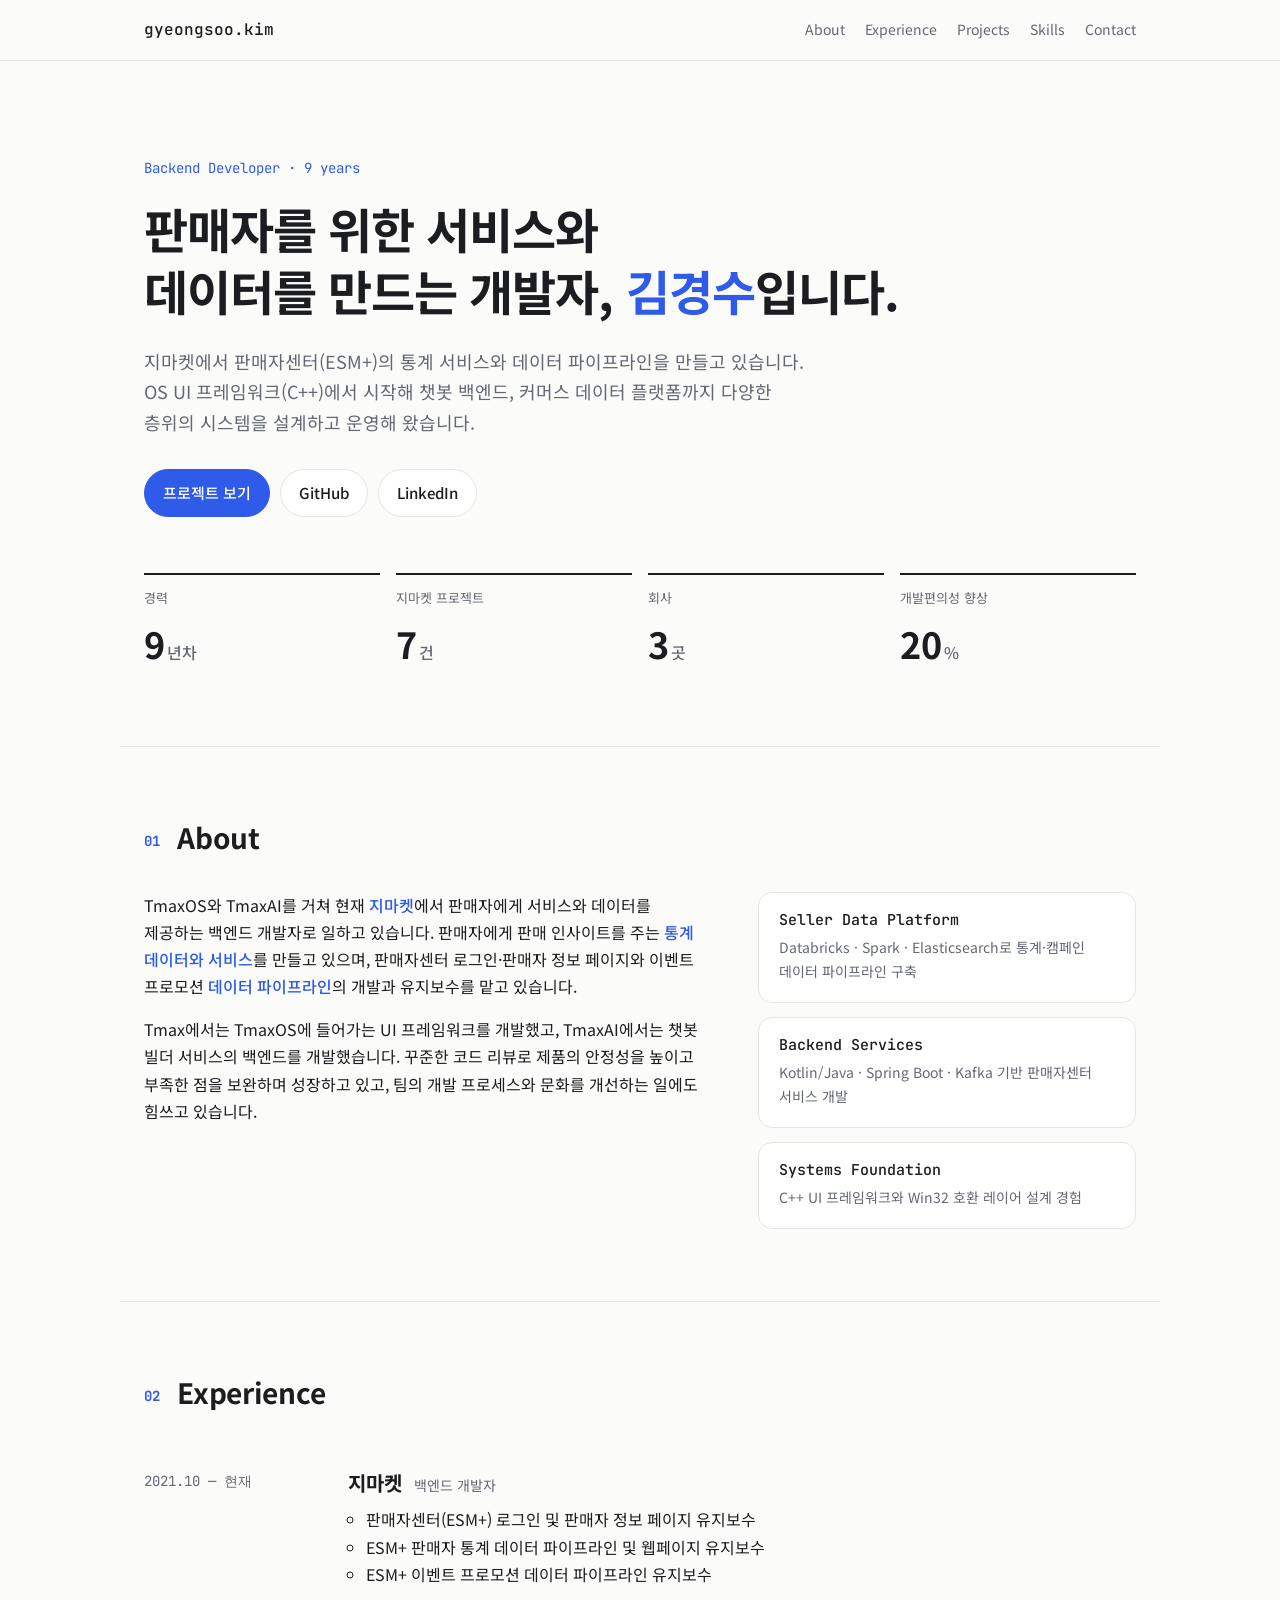
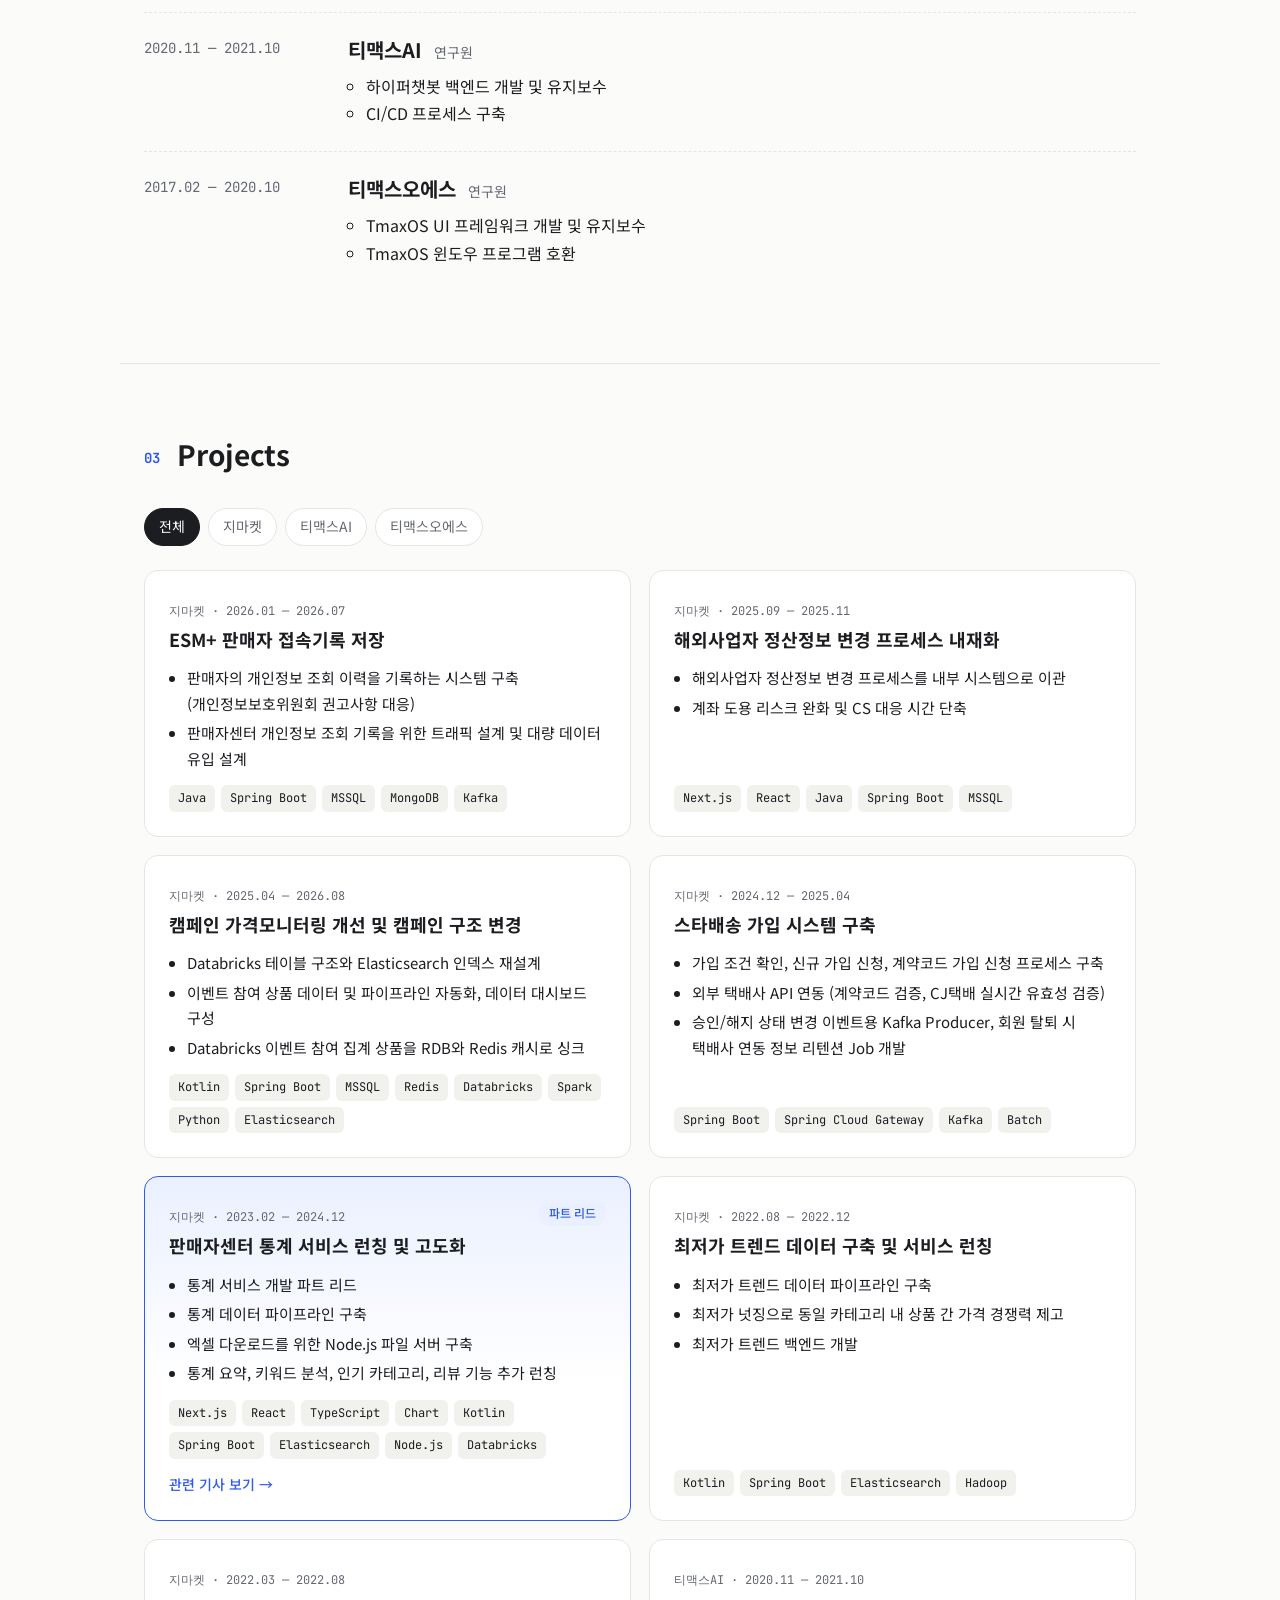
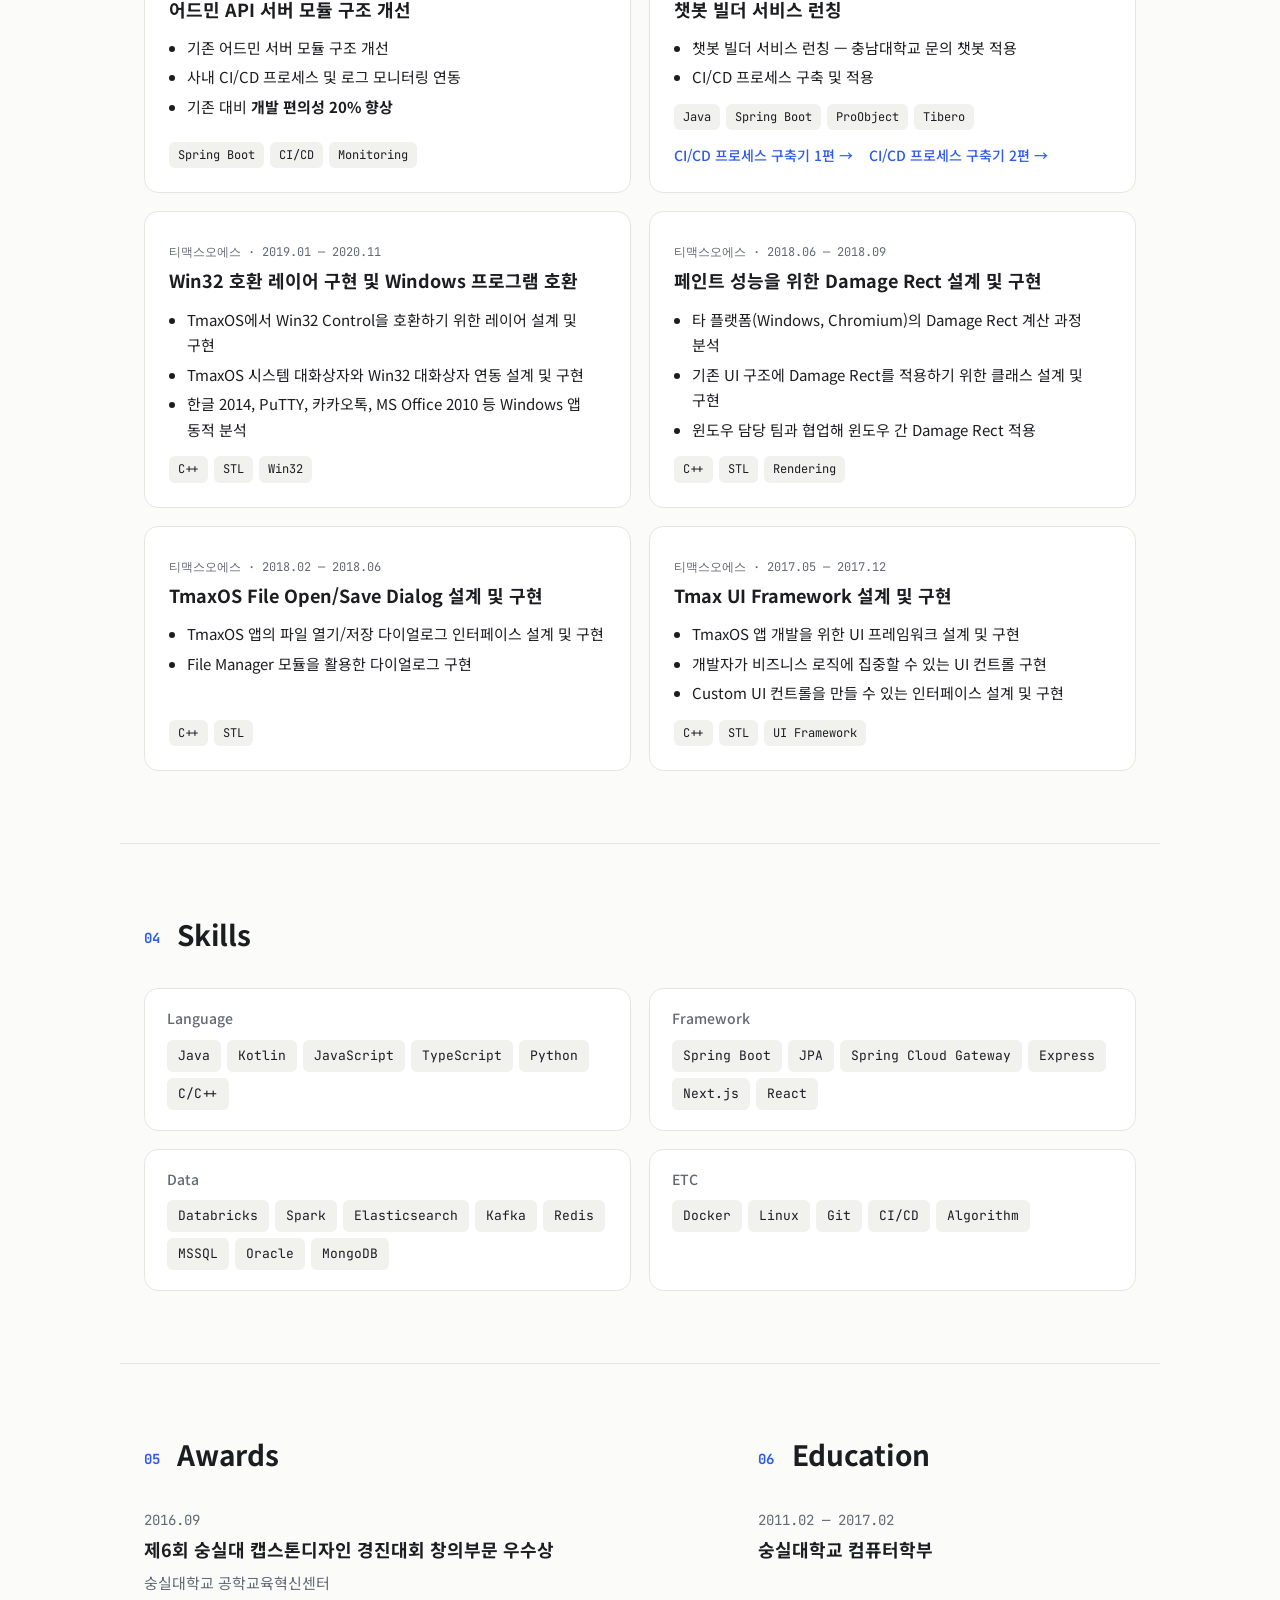
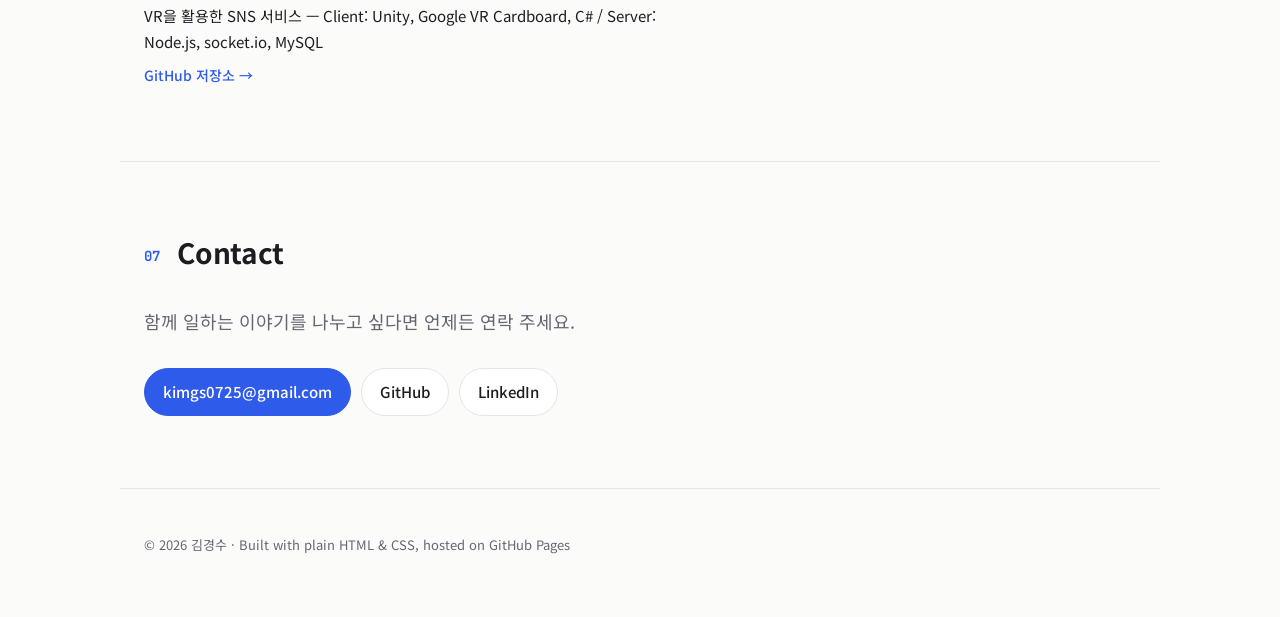
==== commit 8937b738: "Merge seller statistics projects into a single card Co-Authored-By: Claude Opus 5.5 <noreply@anthrop" ====
--- a/index.html
+++ b/index.html
@@ -45,7 +45,7 @@
 
       <dl class="stats">
         <div><dt>경력</dt><dd>9<span>년차</span></dd></div>
-        <div><dt>지마켓 프로젝트</dt><dd>8<span>건</span></dd></div>
+        <div><dt>지마켓 프로젝트</dt><dd>7<span>건</span></dd></div>
         <div><dt>회사</dt><dd>3<span>곳</span></dd></div>
         <div><dt>개발편의성 향상</dt><dd>20<span>%</span></dd></div>
       </dl>
@@ -175,29 +175,19 @@
           <div class="tags"><span>Spring Boot</span><span>Spring Cloud Gateway</span><span>Kafka</span><span>Batch</span></div>
         </article>
 
-        <article class="card" data-company="gmarket">
-          <header>
-            <span class="card-meta">지마켓 · 2024.02 — 2024.12</span>
-            <h3>판매자센터 통계 요약 · 키워드분석 · 인기카테고리 · 리뷰 런칭</h3>
-          </header>
-          <ul>
-            <li>통계 요약, 키워드 분석, 인기 카테고리, 리뷰 기능 개발</li>
-          </ul>
-          <div class="tags"><span>Next.js</span><span>React</span><span>Chart</span><span>Kotlin</span><span>Spring Boot</span><span>Elasticsearch</span></div>
-        </article>
-
         <article class="card featured" data-company="gmarket">
           <header>
-            <span class="card-meta">지마켓 · 2023.02 — 2024.02</span>
-            <h3>판매자센터 통계 서비스 런칭</h3>
+            <span class="card-meta">지마켓 · 2023.02 — 2024.12</span>
+            <h3>판매자센터 통계 서비스 런칭 및 고도화</h3>
             <span class="badge">파트 리드</span>
           </header>
           <ul>
             <li>통계 서비스 개발 파트 리드</li>
             <li>통계 데이터 파이프라인 구축</li>
             <li>엑셀 다운로드를 위한 Node.js 파일 서버 구축</li>
-          </ul>
-          <div class="tags"><span>Next.js</span><span>TypeScript</span><span>Kotlin</span><span>Spring Boot</span><span>Elasticsearch</span><span>Node.js</span><span>Databricks</span></div>
+            <li>통계 요약, 키워드 분석, 인기 카테고리, 리뷰 기능 추가 런칭</li>
+          </ul>
+          <div class="tags"><span>Next.js</span><span>React</span><span>TypeScript</span><span>Chart</span><span>Kotlin</span><span>Spring Boot</span><span>Elasticsearch</span><span>Node.js</span><span>Databricks</span></div>
           <a class="card-link" href="https://zdnet.co.kr/view/?no=20240108094346" target="_blank" rel="noopener">관련 기사 보기 →</a>
         </article>
 
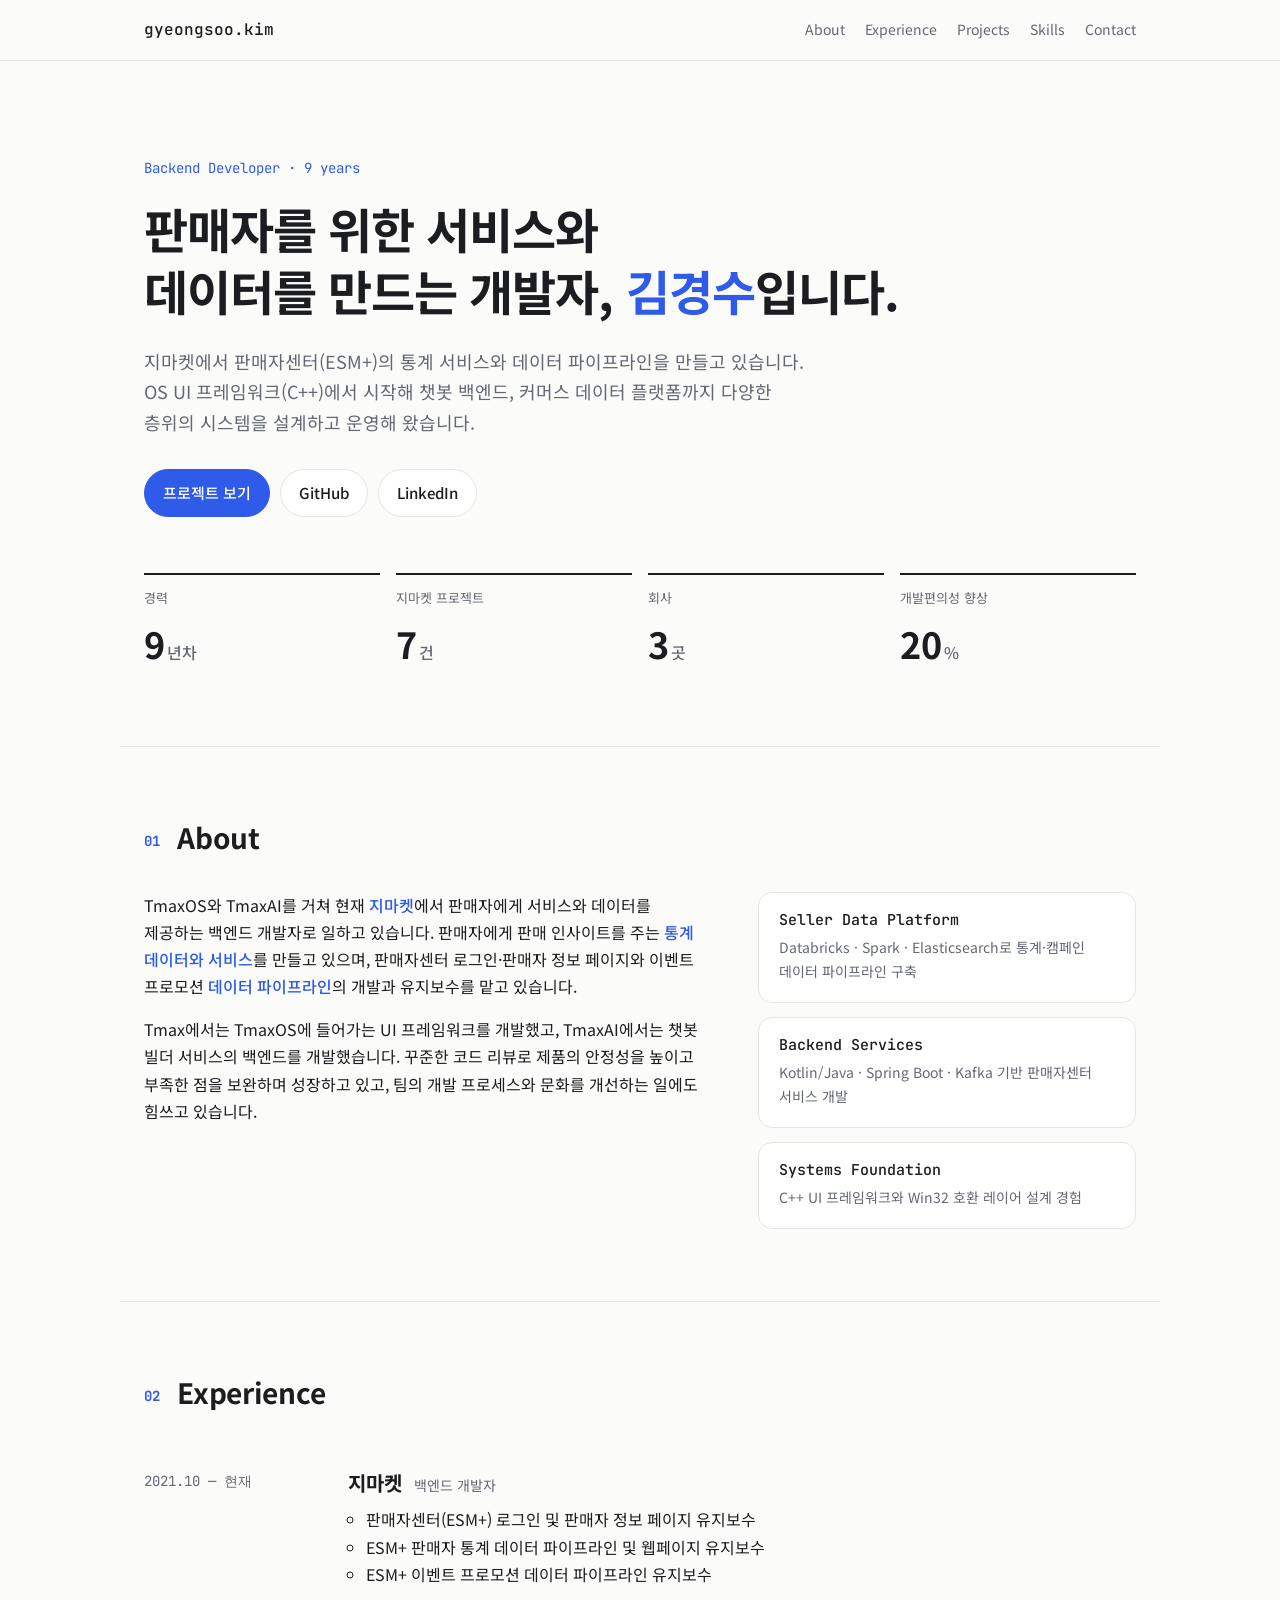
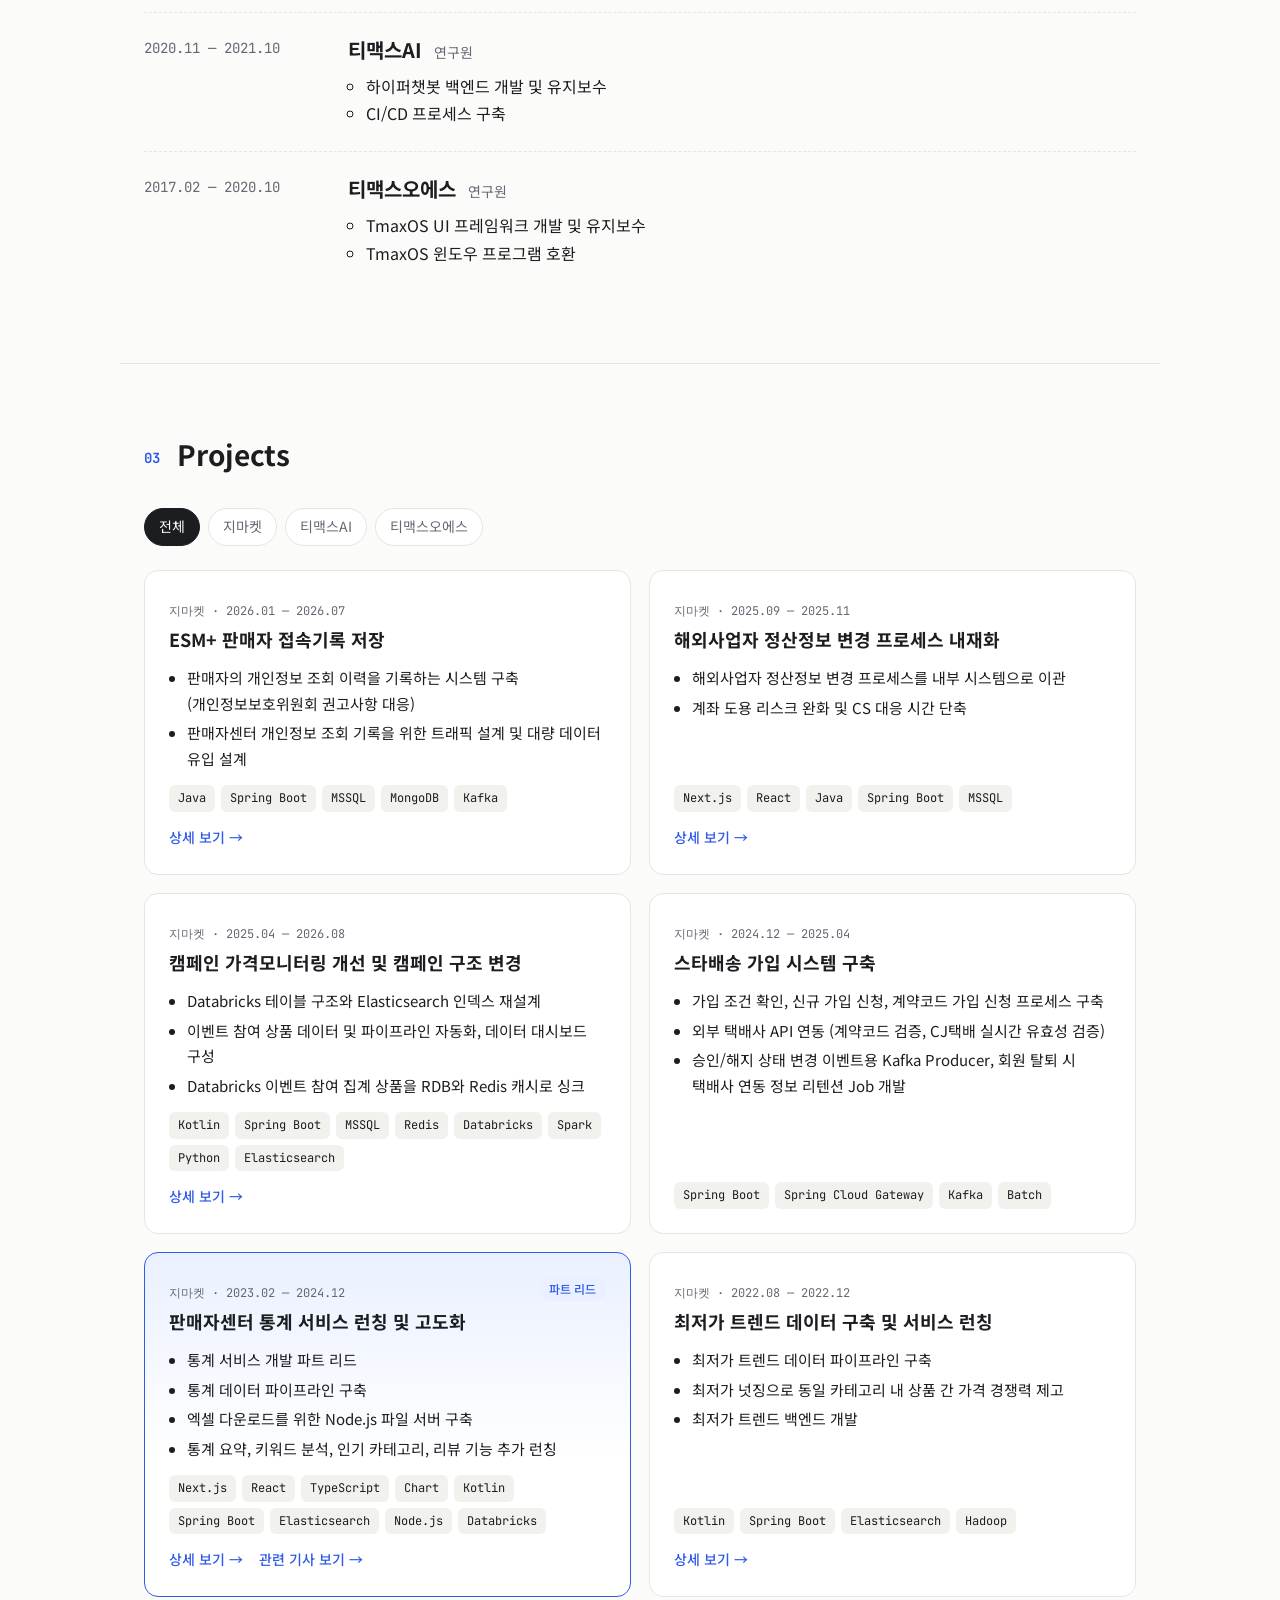
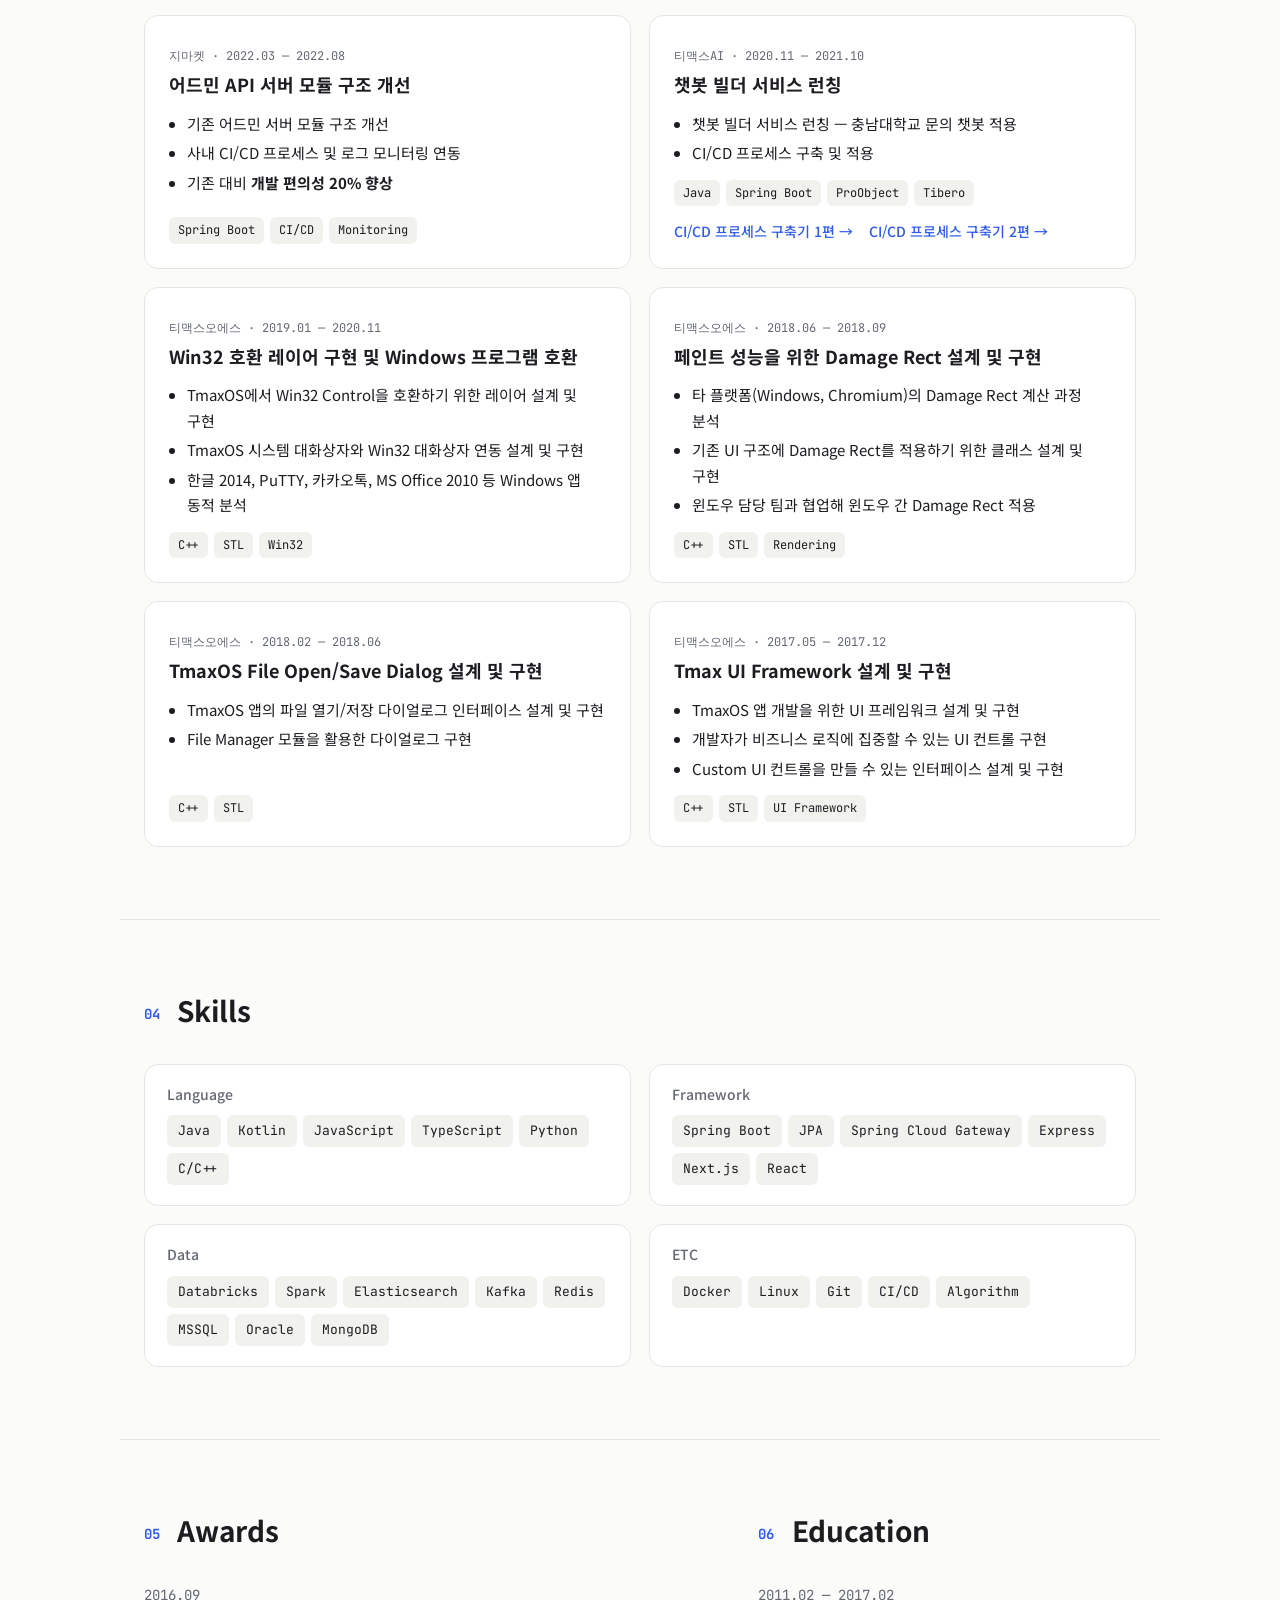
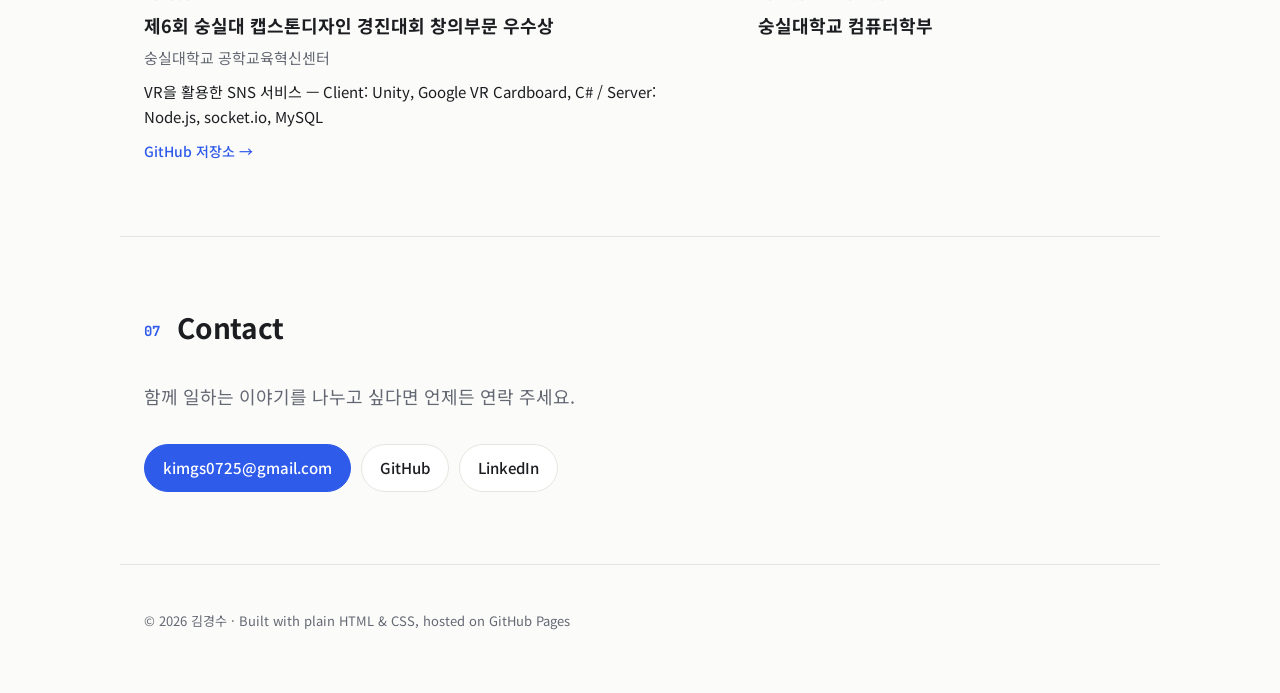
==== commit 40e5b16b: "Add detail page templates for five key projects STAR overview, metrics, tech decisions, architecture" ====
--- a/index.html
+++ b/index.html
@@ -135,6 +135,7 @@
             <li>판매자센터 개인정보 조회 기록을 위한 트래픽 설계 및 대량 데이터 유입 설계</li>
           </ul>
           <div class="tags"><span>Java</span><span>Spring Boot</span><span>MSSQL</span><span>MongoDB</span><span>Kafka</span></div>
+          <a class="card-link detail" href="projects/access-log.html">상세 보기 →</a>
         </article>
 
         <article class="card" data-company="gmarket">
@@ -147,6 +148,7 @@
             <li>계좌 도용 리스크 완화 및 CS 대응 시간 단축</li>
           </ul>
           <div class="tags"><span>Next.js</span><span>React</span><span>Java</span><span>Spring Boot</span><span>MSSQL</span></div>
+          <a class="card-link detail" href="projects/overseas-settlement.html">상세 보기 →</a>
         </article>
 
         <article class="card" data-company="gmarket">
@@ -160,6 +162,7 @@
             <li>Databricks 이벤트 참여 집계 상품을 RDB와 Redis 캐시로 싱크</li>
           </ul>
           <div class="tags"><span>Kotlin</span><span>Spring Boot</span><span>MSSQL</span><span>Redis</span><span>Databricks</span><span>Spark</span><span>Python</span><span>Elasticsearch</span></div>
+          <a class="card-link detail" href="projects/campaign-price.html">상세 보기 →</a>
         </article>
 
         <article class="card" data-company="gmarket">
@@ -188,7 +191,10 @@
             <li>통계 요약, 키워드 분석, 인기 카테고리, 리뷰 기능 추가 런칭</li>
           </ul>
           <div class="tags"><span>Next.js</span><span>React</span><span>TypeScript</span><span>Chart</span><span>Kotlin</span><span>Spring Boot</span><span>Elasticsearch</span><span>Node.js</span><span>Databricks</span></div>
-          <a class="card-link" href="https://zdnet.co.kr/view/?no=20240108094346" target="_blank" rel="noopener">관련 기사 보기 →</a>
+          <div class="card-links">
+            <a class="card-link detail" href="projects/seller-stats.html">상세 보기 →</a>
+            <a class="card-link" href="https://zdnet.co.kr/view/?no=20240108094346" target="_blank" rel="noopener">관련 기사 보기 →</a>
+          </div>
         </article>
 
         <article class="card" data-company="gmarket">
@@ -202,6 +208,7 @@
             <li>최저가 트렌드 백엔드 개발</li>
           </ul>
           <div class="tags"><span>Kotlin</span><span>Spring Boot</span><span>Elasticsearch</span><span>Hadoop</span></div>
+          <a class="card-link detail" href="projects/lowest-price-trend.html">상세 보기 →</a>
         </article>
 
         <article class="card" data-company="gmarket">
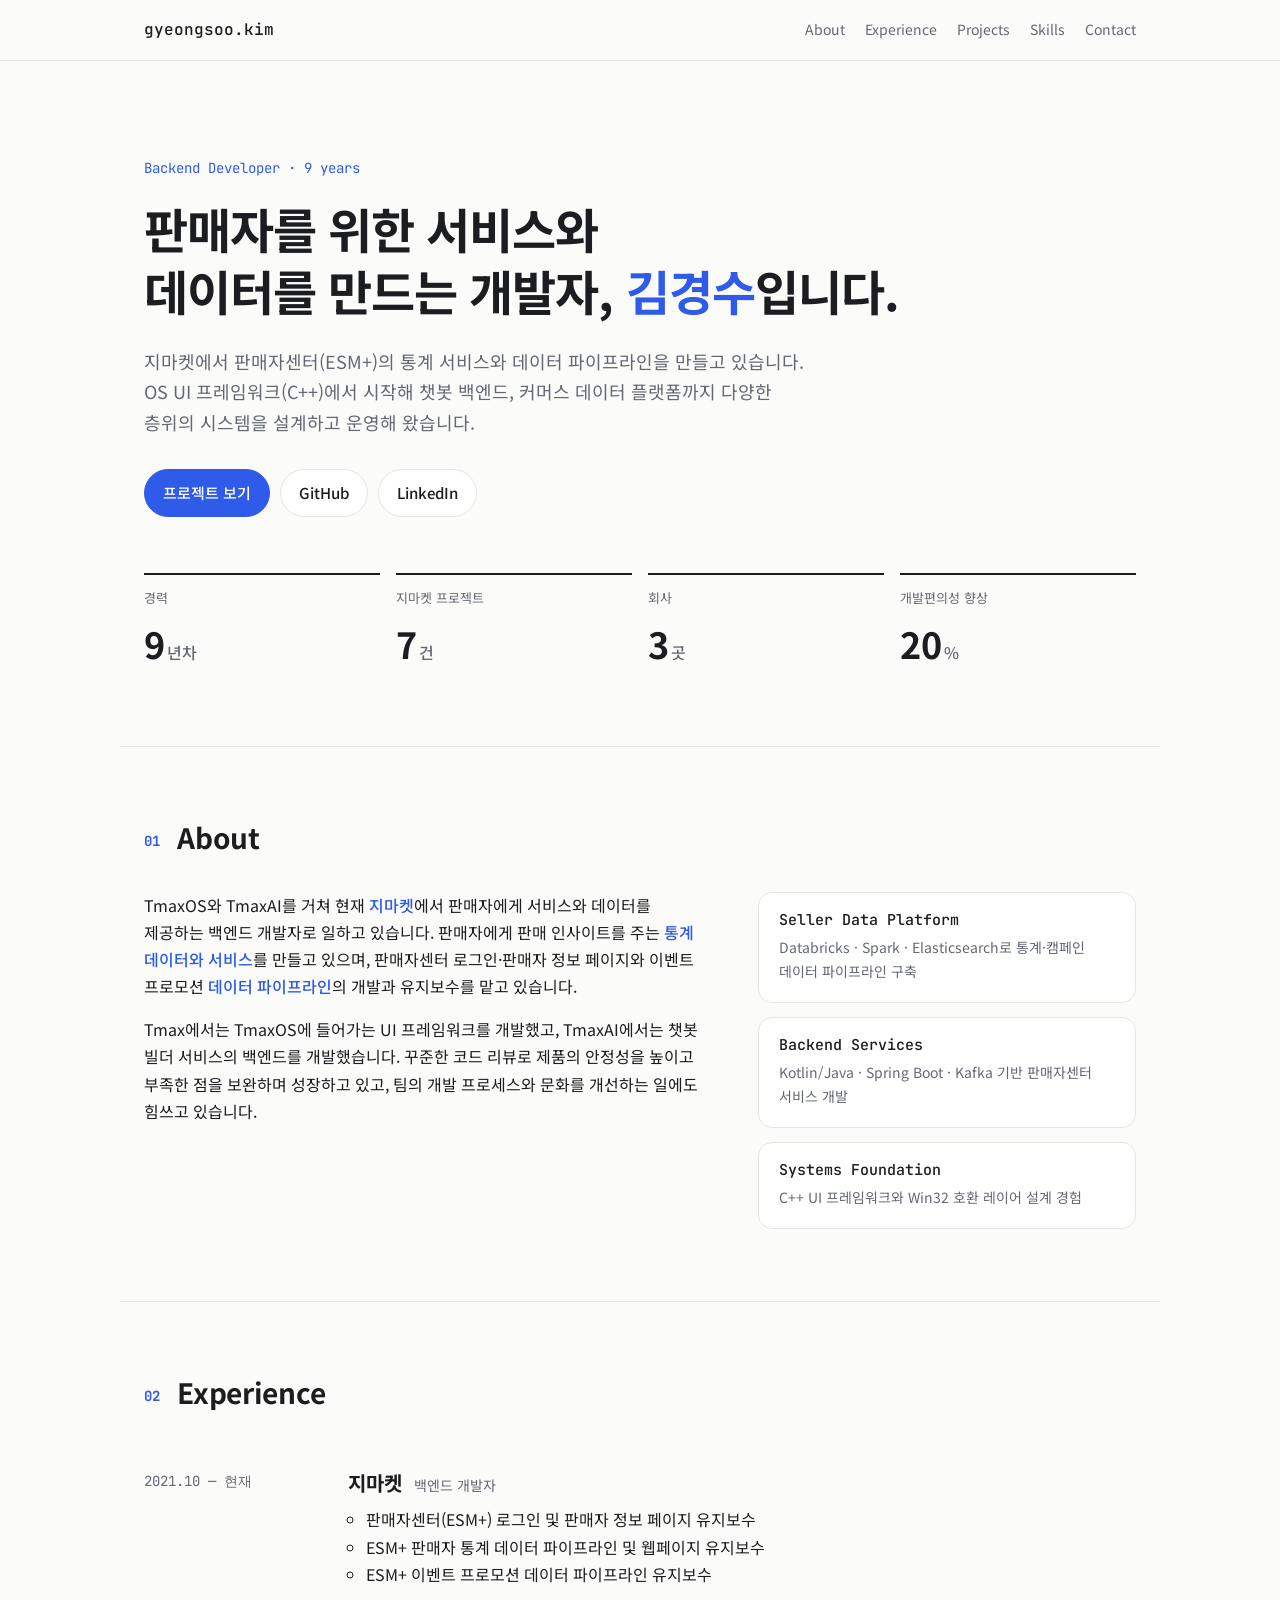
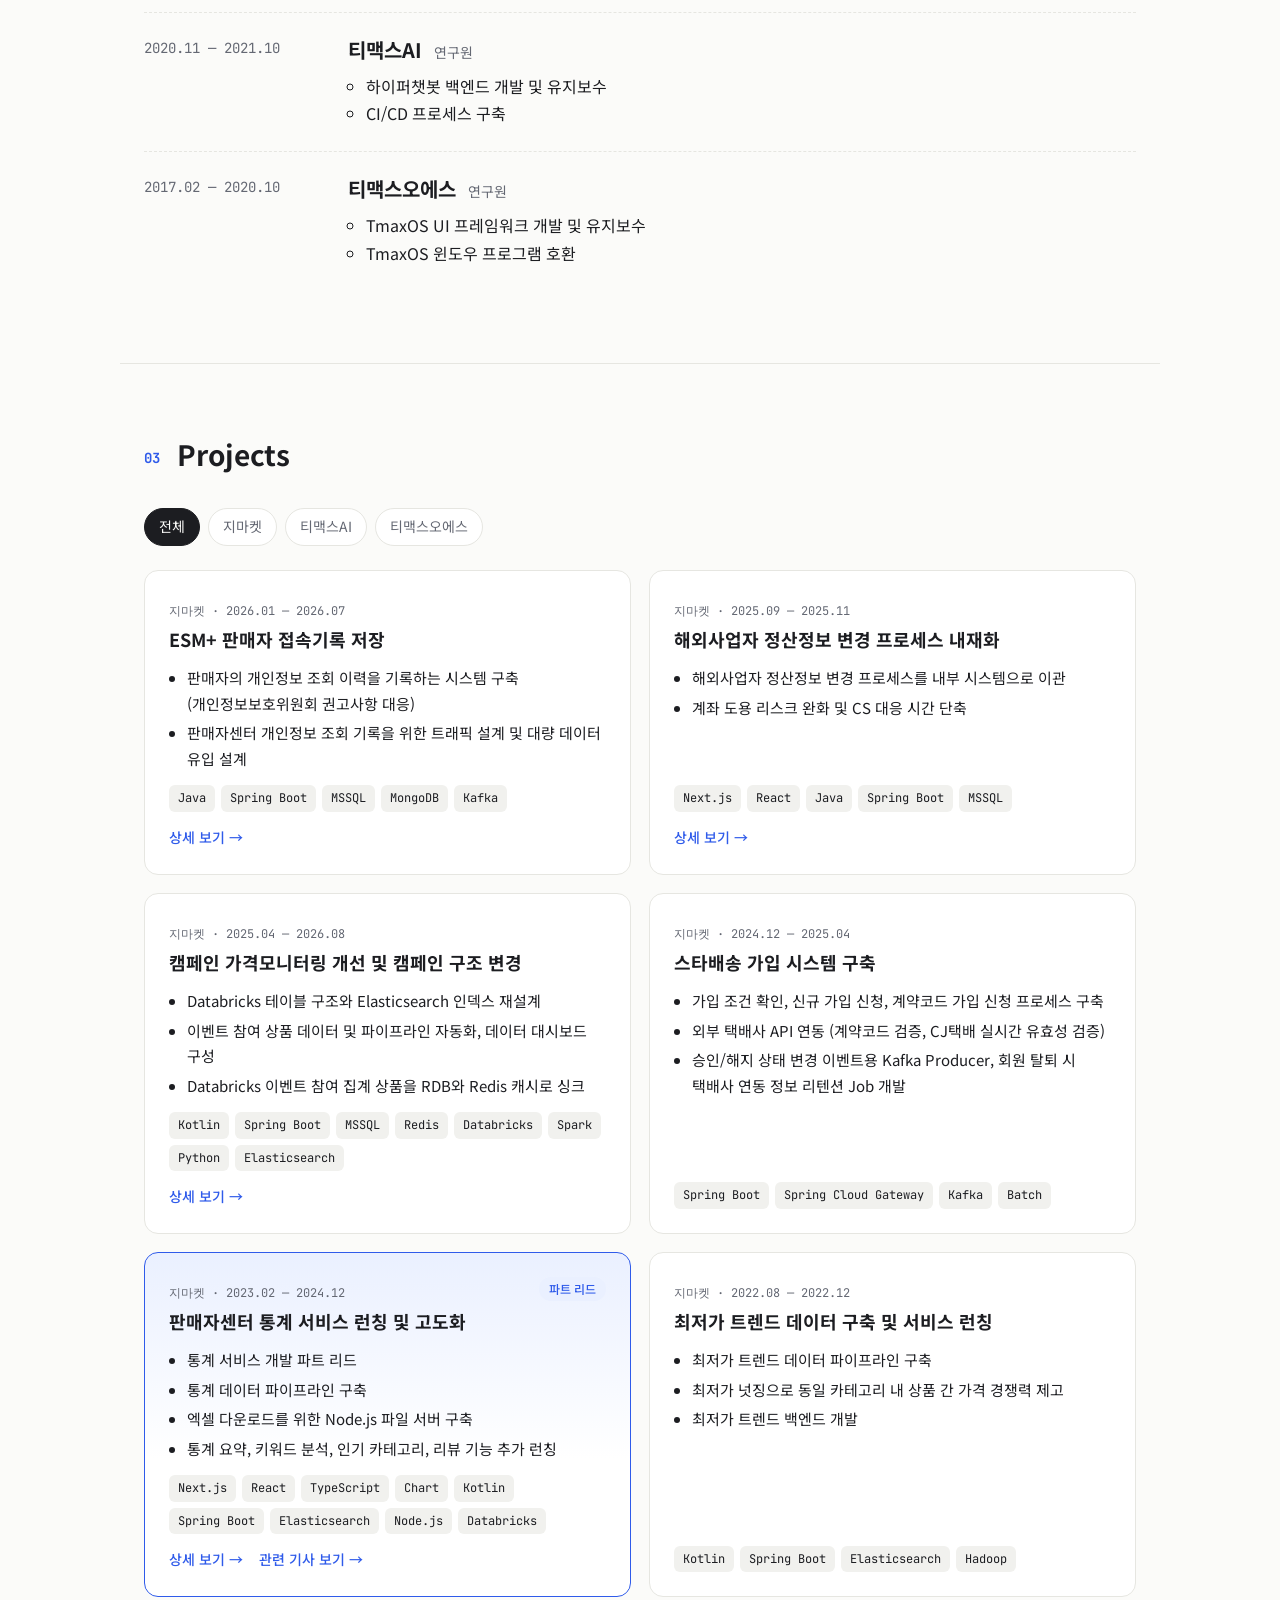
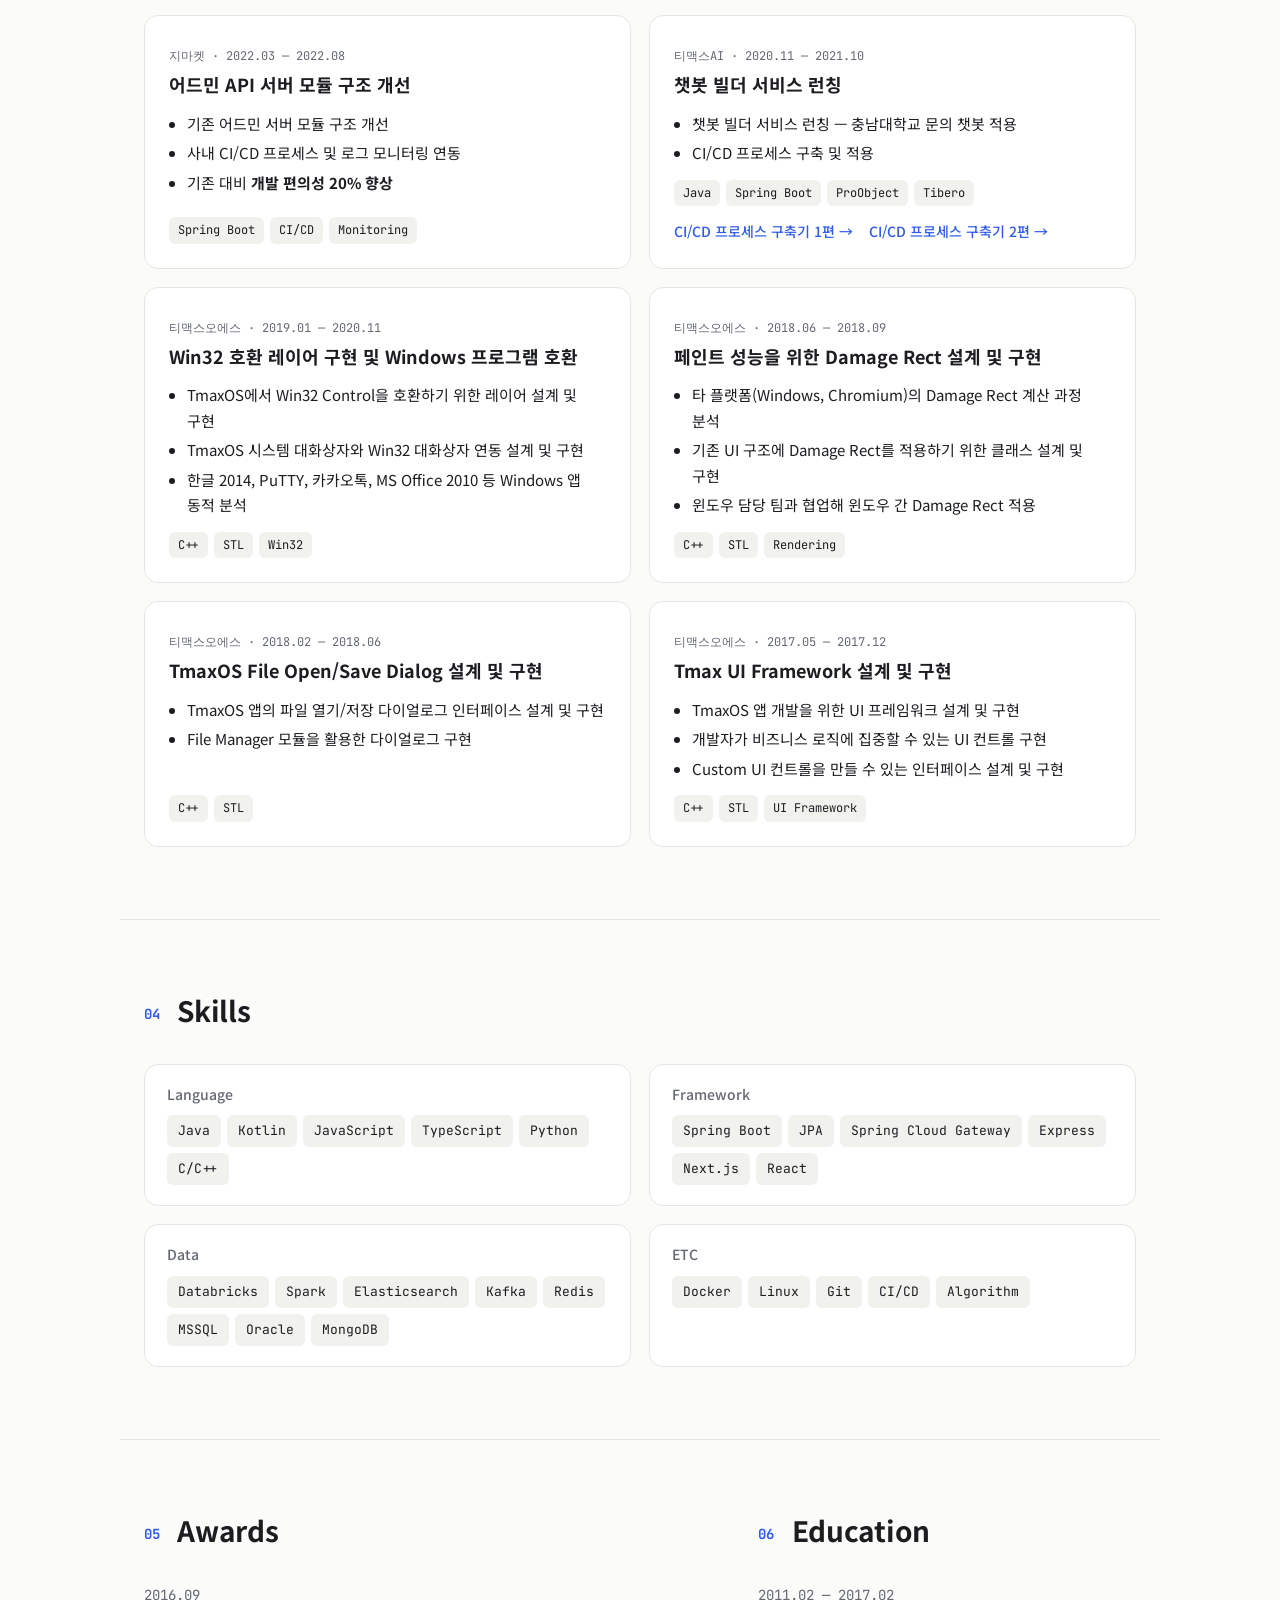
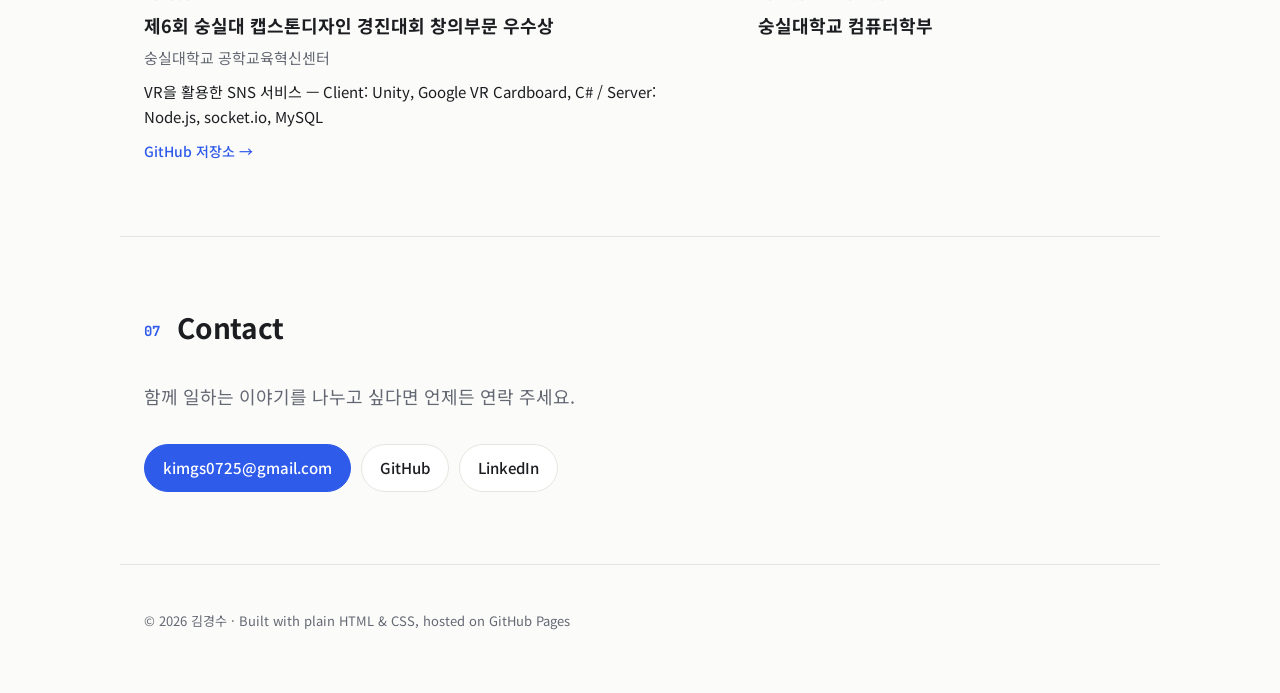
==== commit 22a62181: "Remove detail page for lowest-price trend project Keep the project card on the main page without a d" ====
--- a/index.html
+++ b/index.html
@@ -208,7 +208,6 @@
             <li>최저가 트렌드 백엔드 개발</li>
           </ul>
           <div class="tags"><span>Kotlin</span><span>Spring Boot</span><span>Elasticsearch</span><span>Hadoop</span></div>
-          <a class="card-link detail" href="projects/lowest-price-trend.html">상세 보기 →</a>
         </article>
 
         <article class="card" data-company="gmarket">
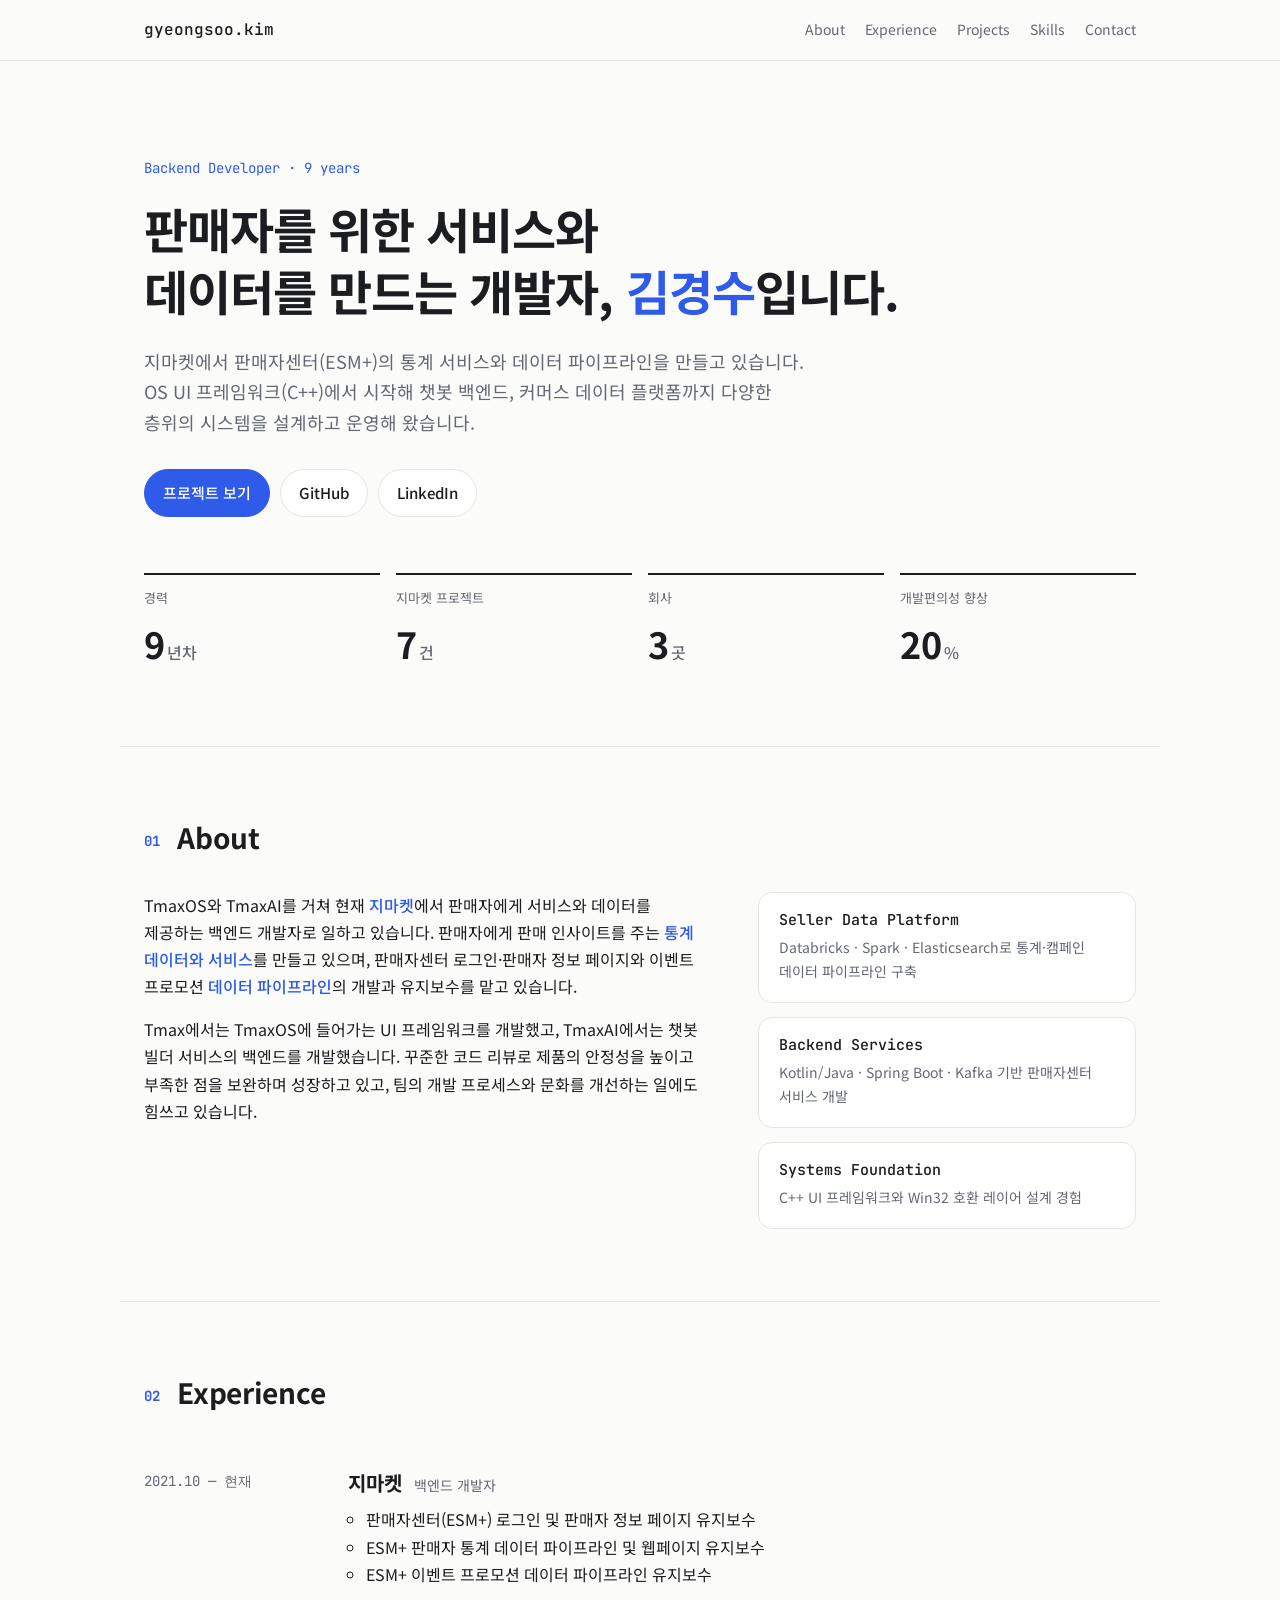
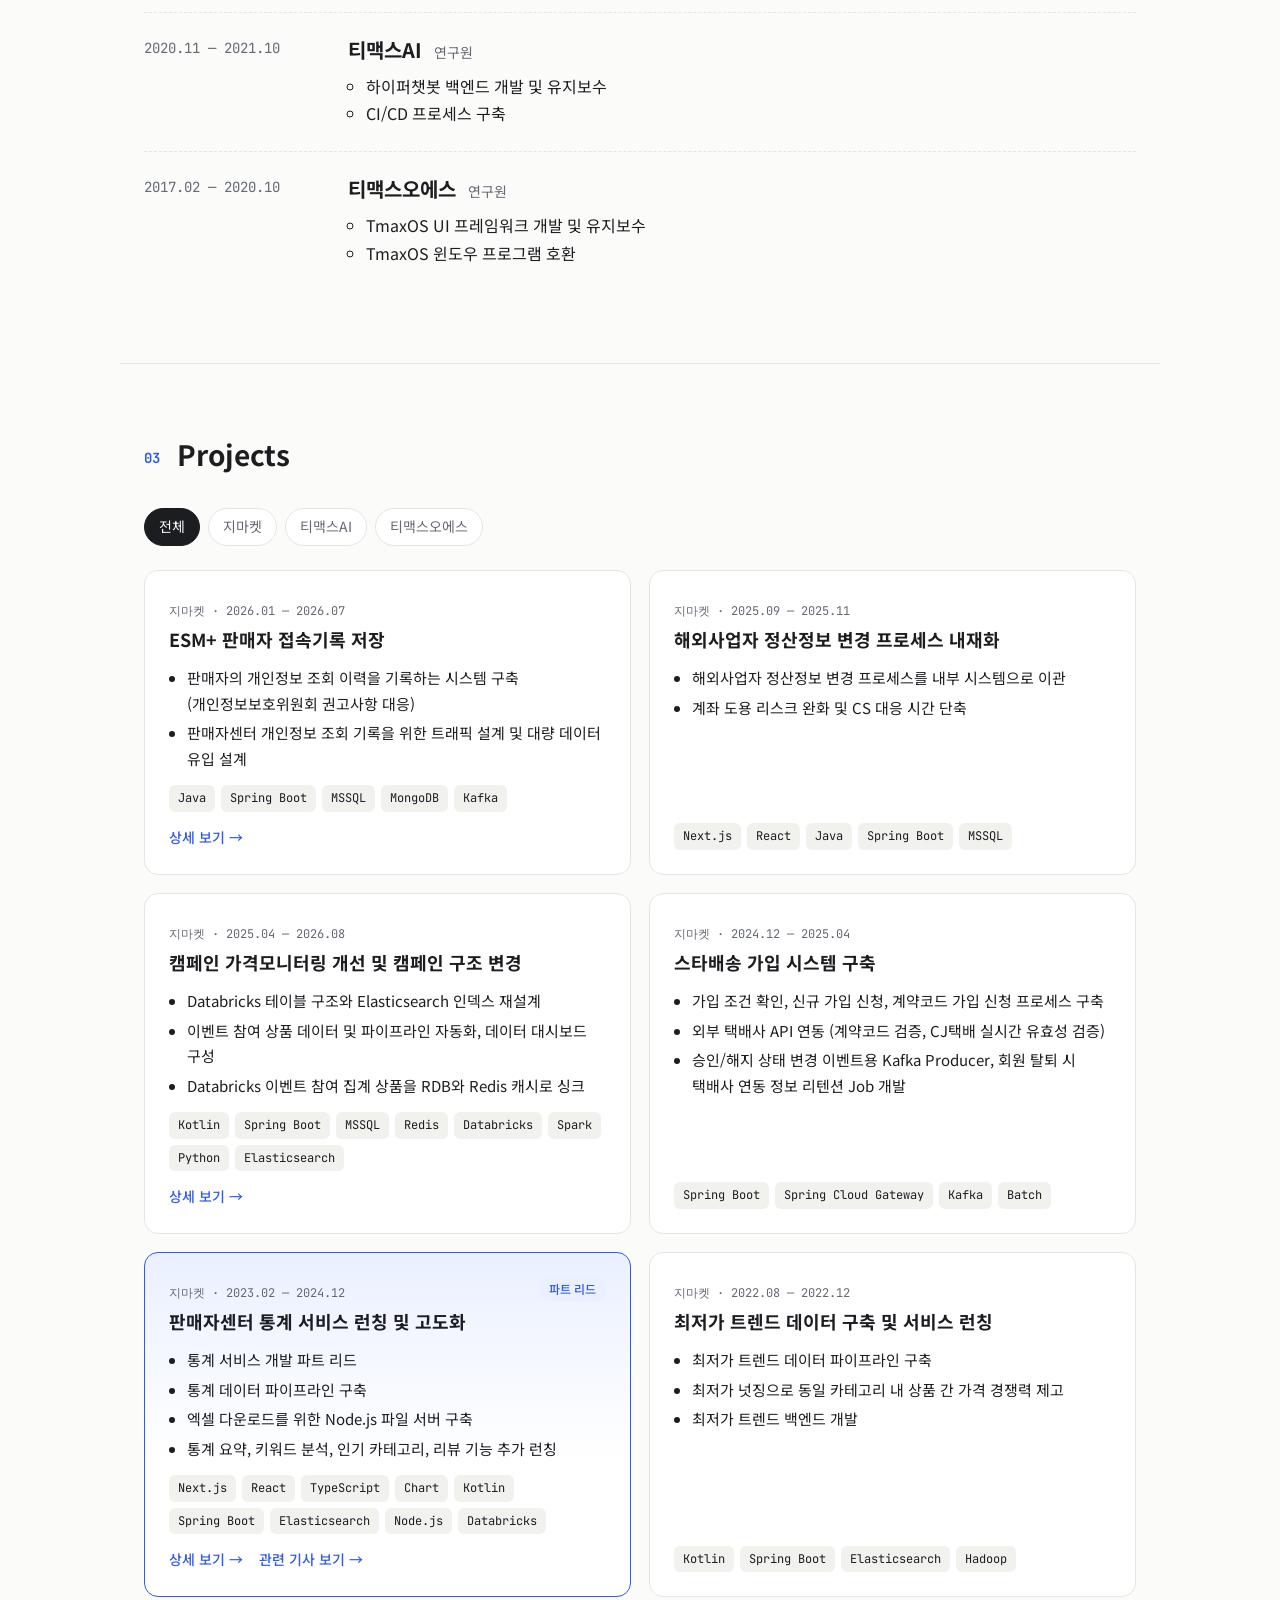
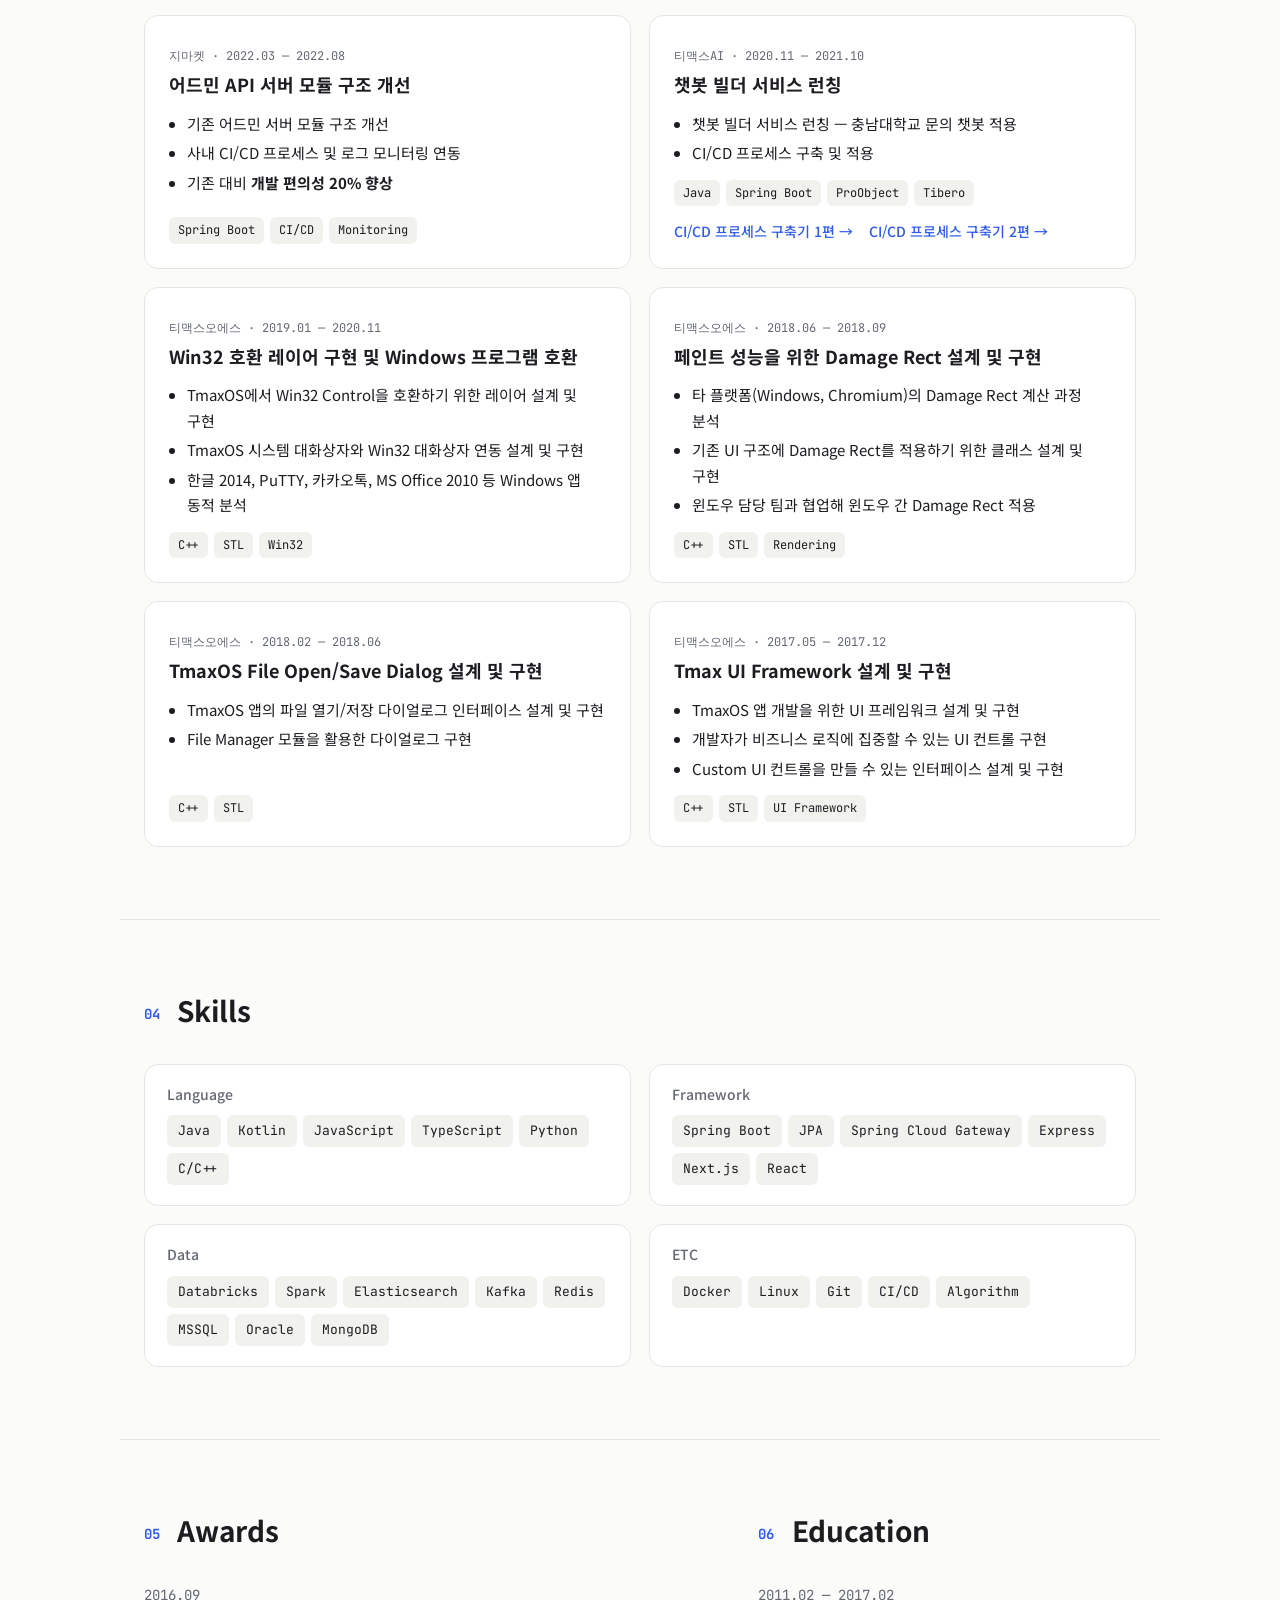
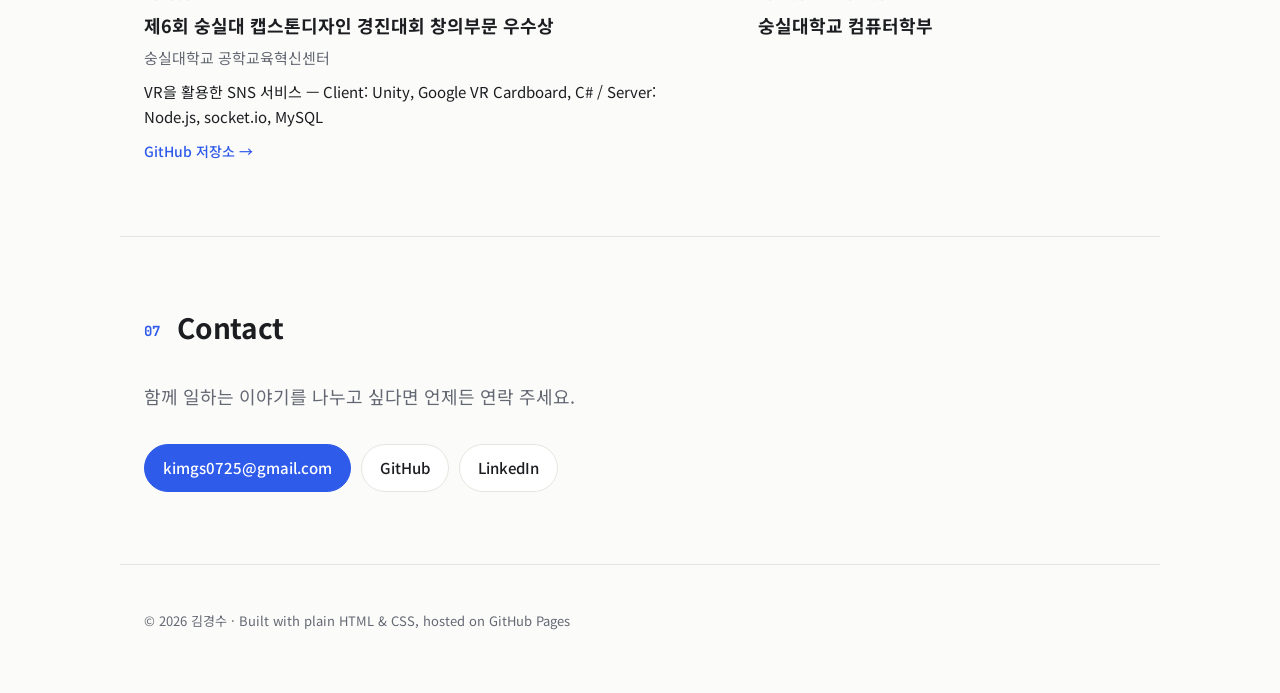
==== commit 0c626501: "Remove overseas settlement detail page Co-Authored-By: Claude Opus 5.5 <noreply@anthropic.com>" ====
--- a/index.html
+++ b/index.html
@@ -148,7 +148,6 @@
             <li>계좌 도용 리스크 완화 및 CS 대응 시간 단축</li>
           </ul>
           <div class="tags"><span>Next.js</span><span>React</span><span>Java</span><span>Spring Boot</span><span>MSSQL</span></div>
-          <a class="card-link detail" href="projects/overseas-settlement.html">상세 보기 →</a>
         </article>
 
         <article class="card" data-company="gmarket">
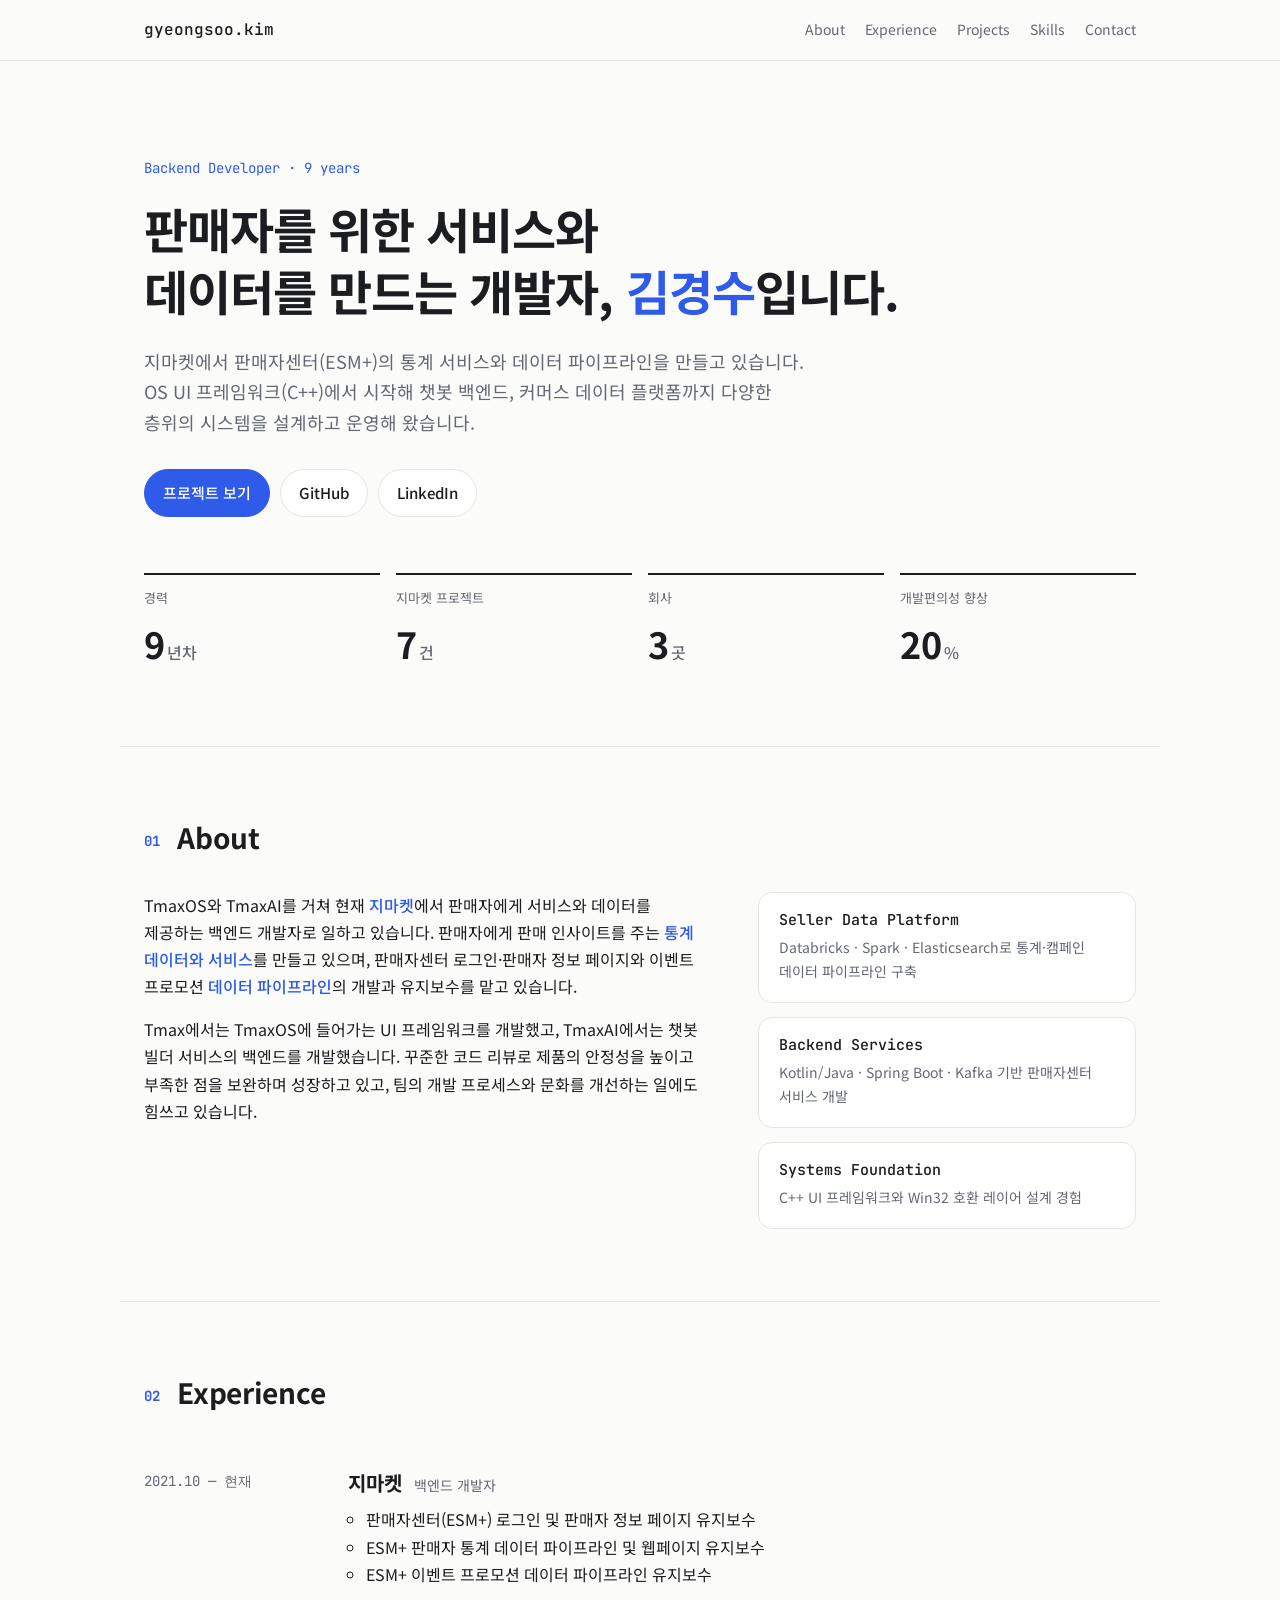
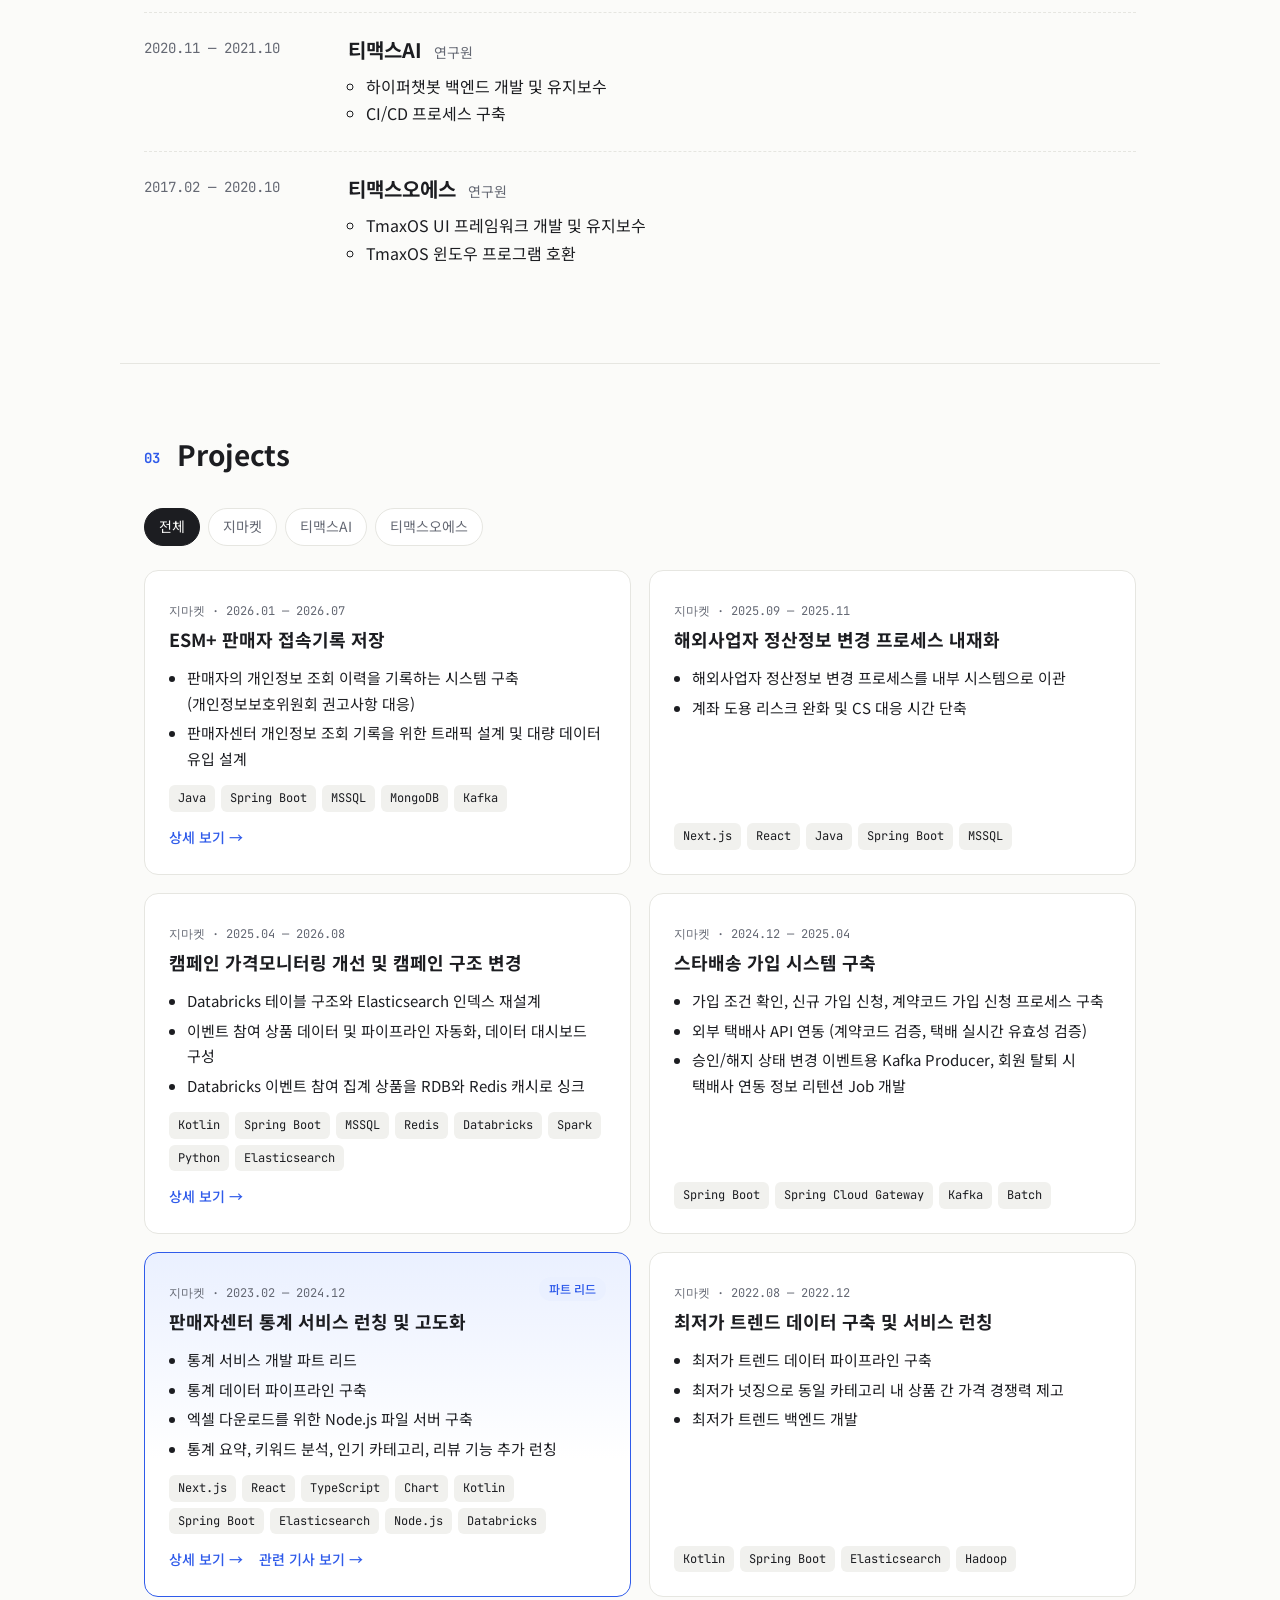
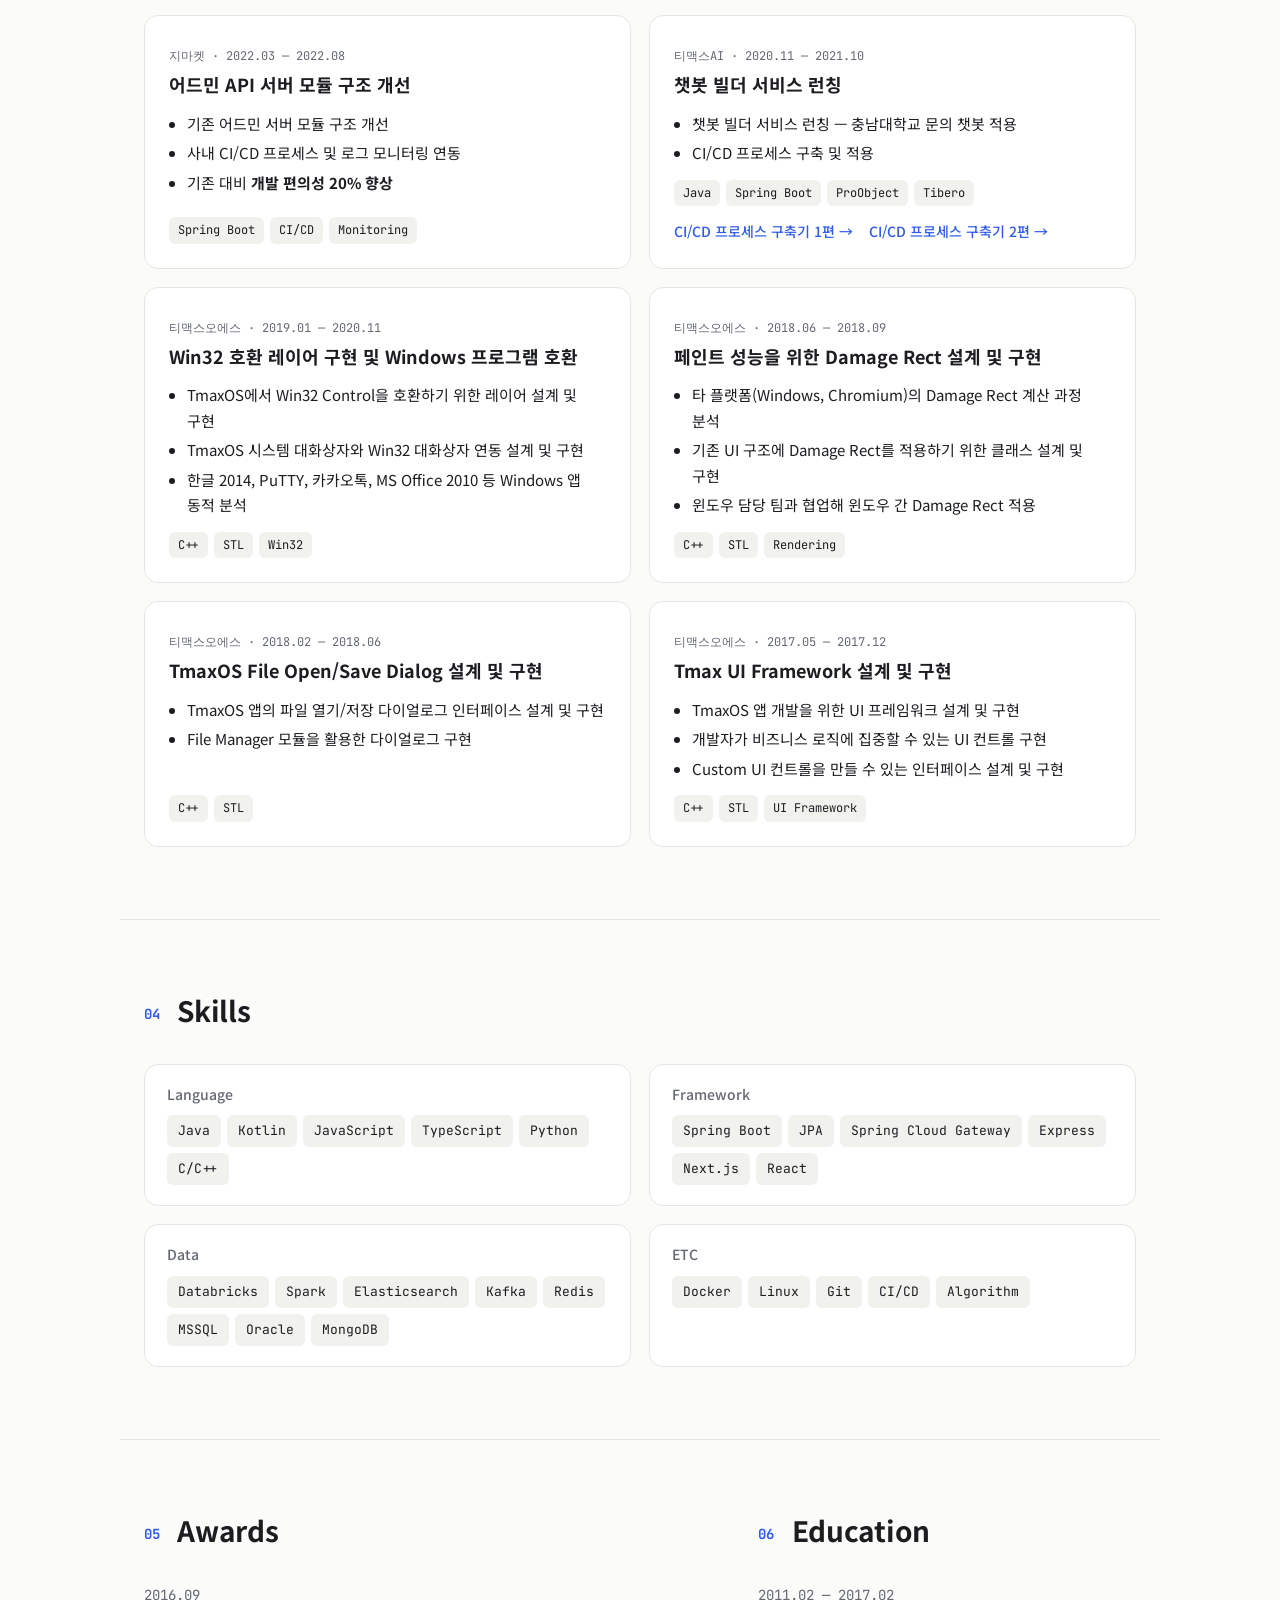
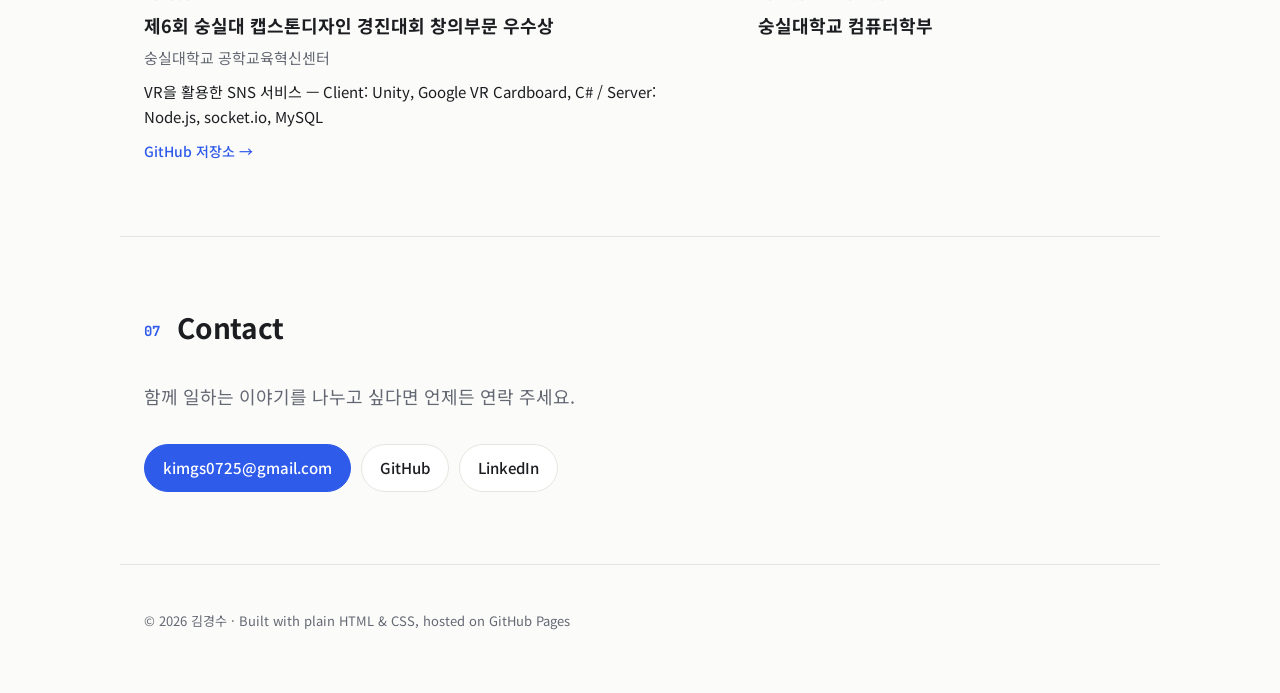
==== commit 7aeb7a57: "Generalize courier name on star delivery card Co-Authored-By: Claude Opus 5.5 <noreply@anthropic.com" ====
--- a/index.html
+++ b/index.html
@@ -171,7 +171,7 @@
           </header>
           <ul>
             <li>가입 조건 확인, 신규 가입 신청, 계약코드 가입 신청 프로세스 구축</li>
-            <li>외부 택배사 API 연동 (계약코드 검증, CJ택배 실시간 유효성 검증)</li>
+            <li>외부 택배사 API 연동 (계약코드 검증, 택배 실시간 유효성 검증)</li>
             <li>승인/해지 상태 변경 이벤트용 Kafka Producer, 회원 탈퇴 시 택배사 연동 정보 리텐션 Job 개발</li>
           </ul>
           <div class="tags"><span>Spring Boot</span><span>Spring Cloud Gateway</span><span>Kafka</span><span>Batch</span></div>
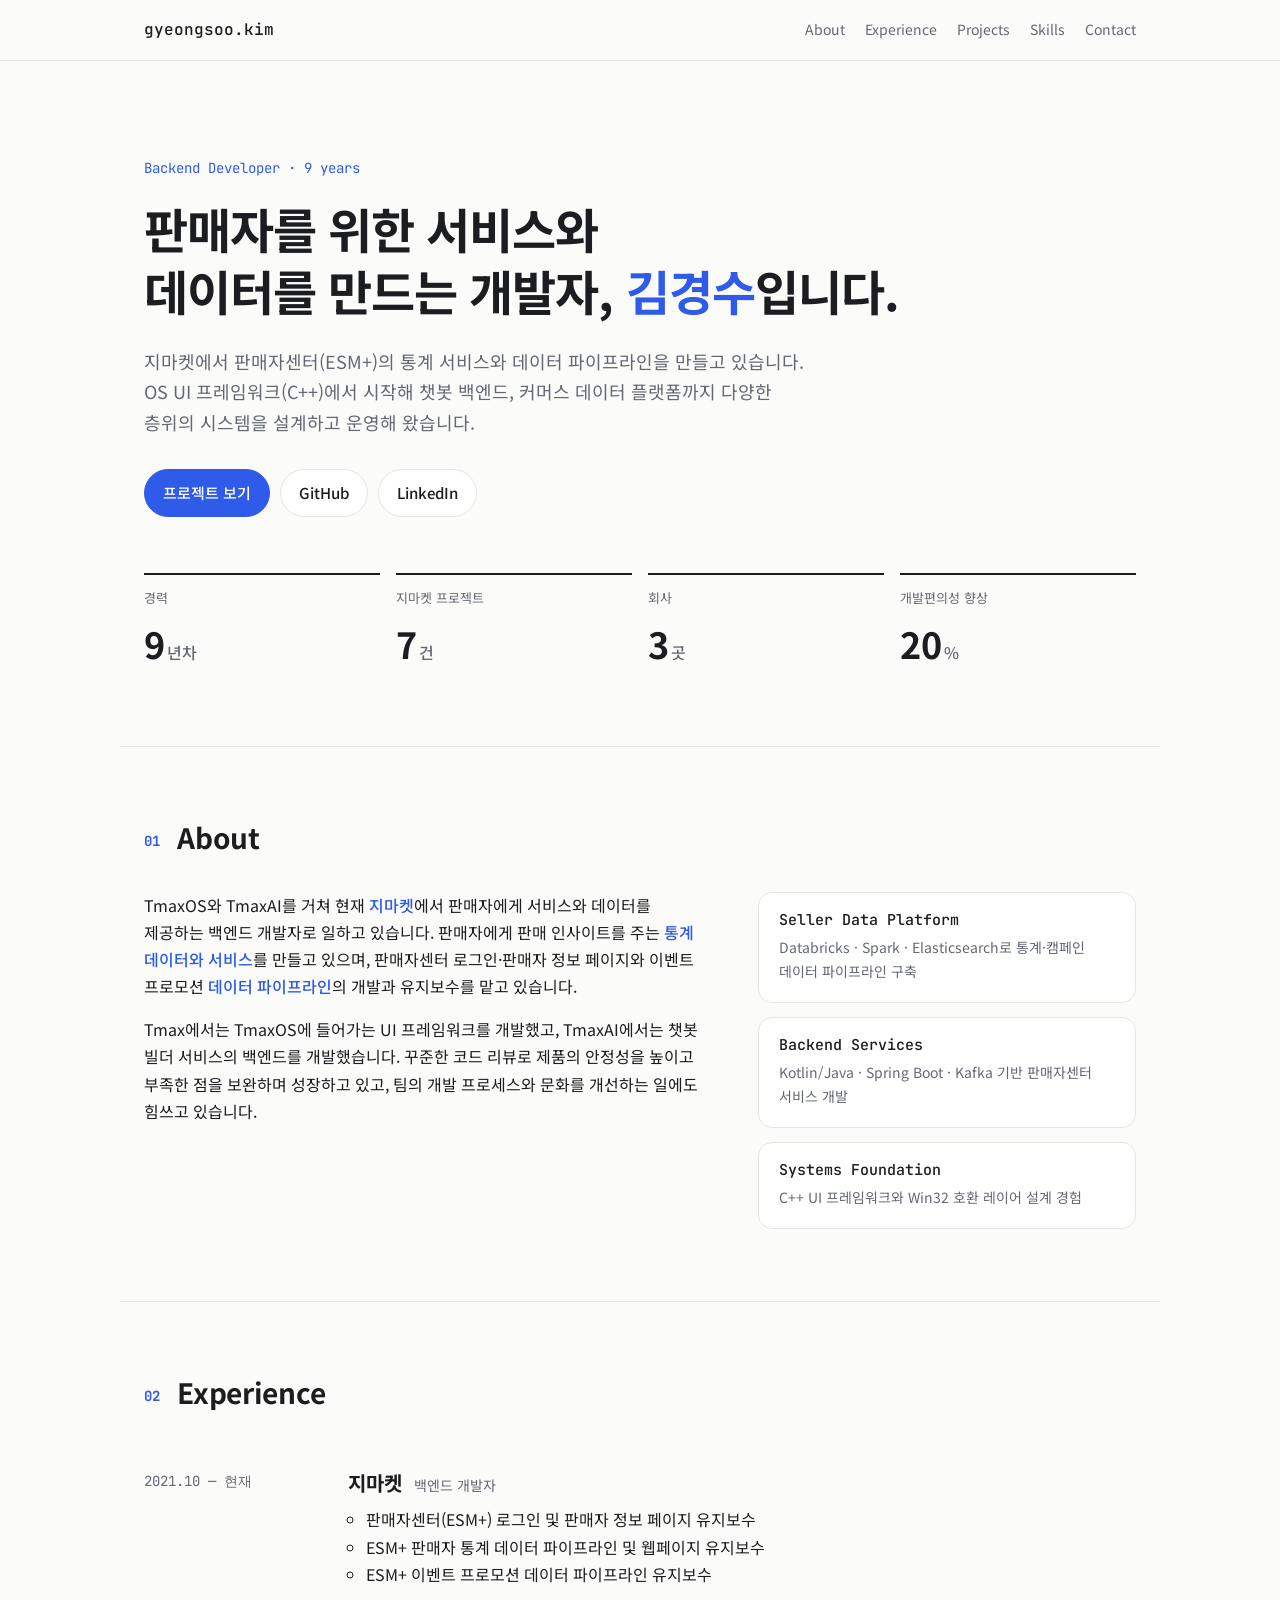
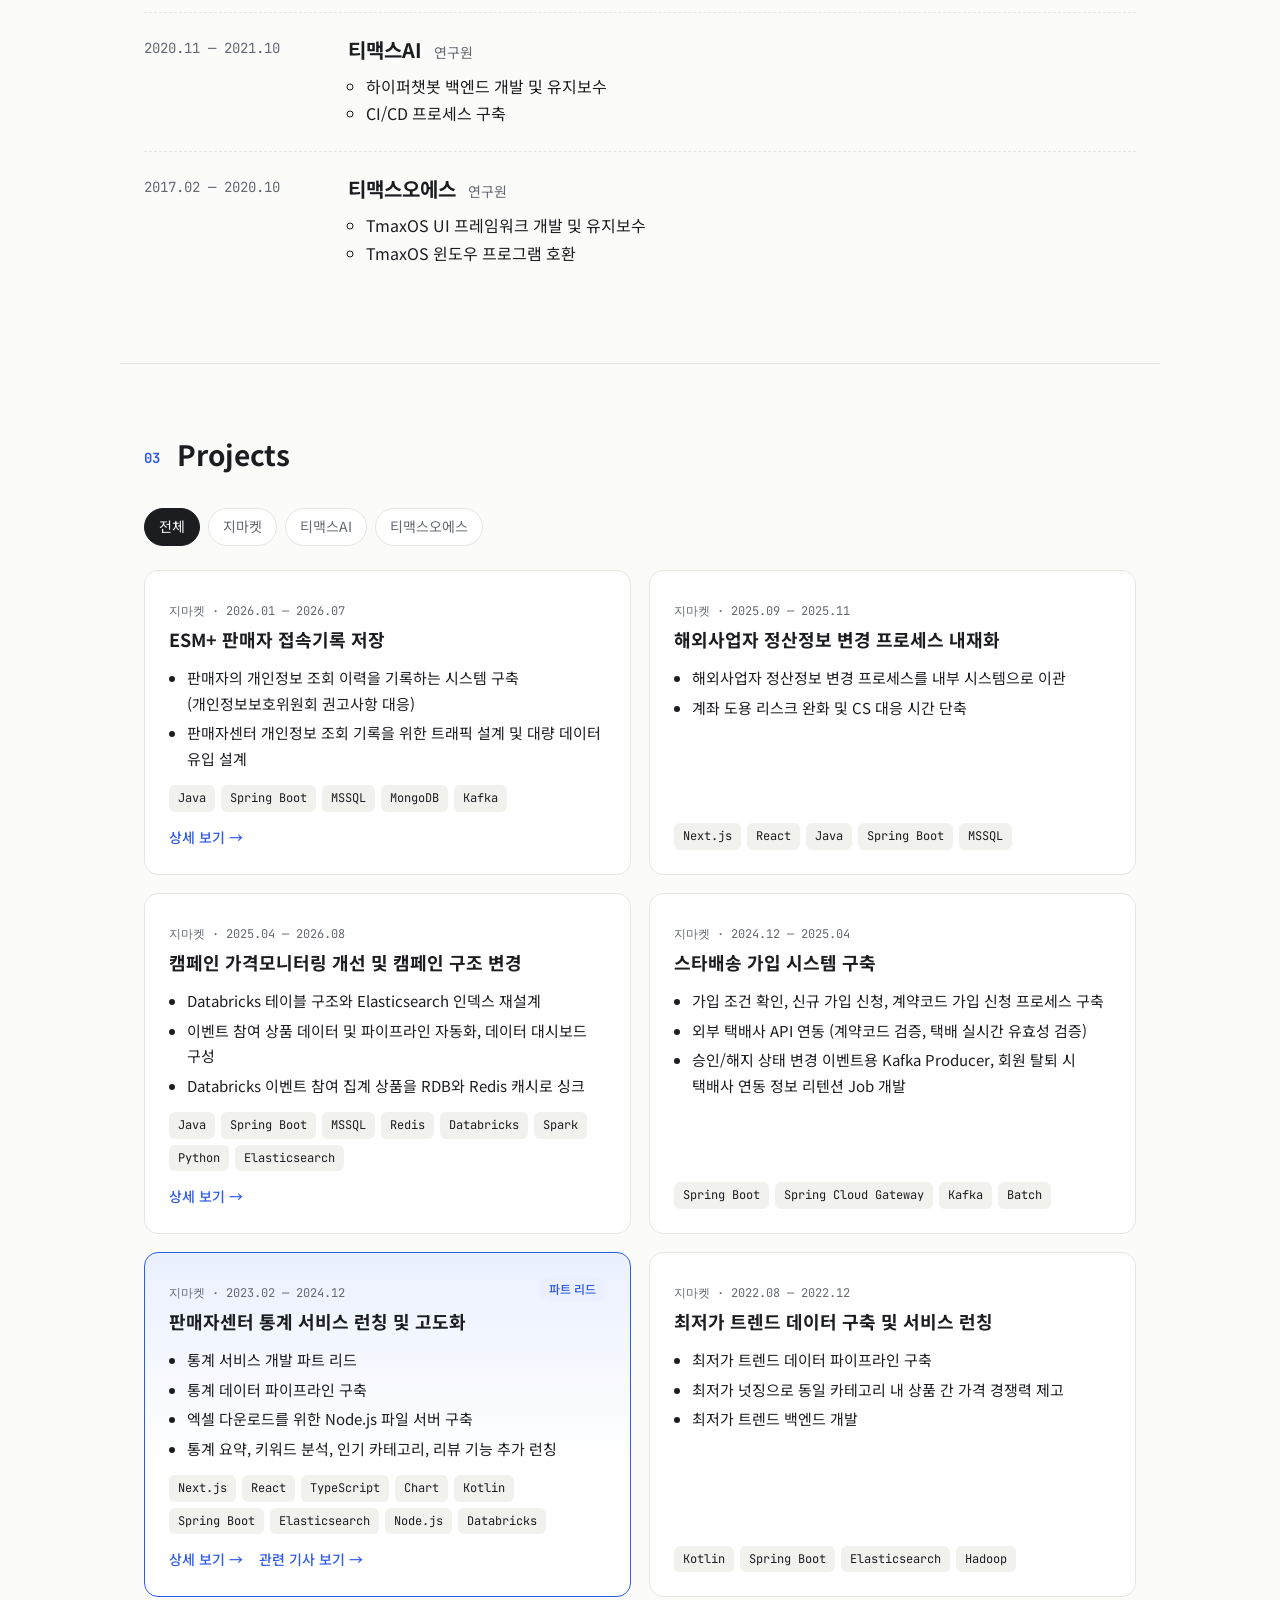
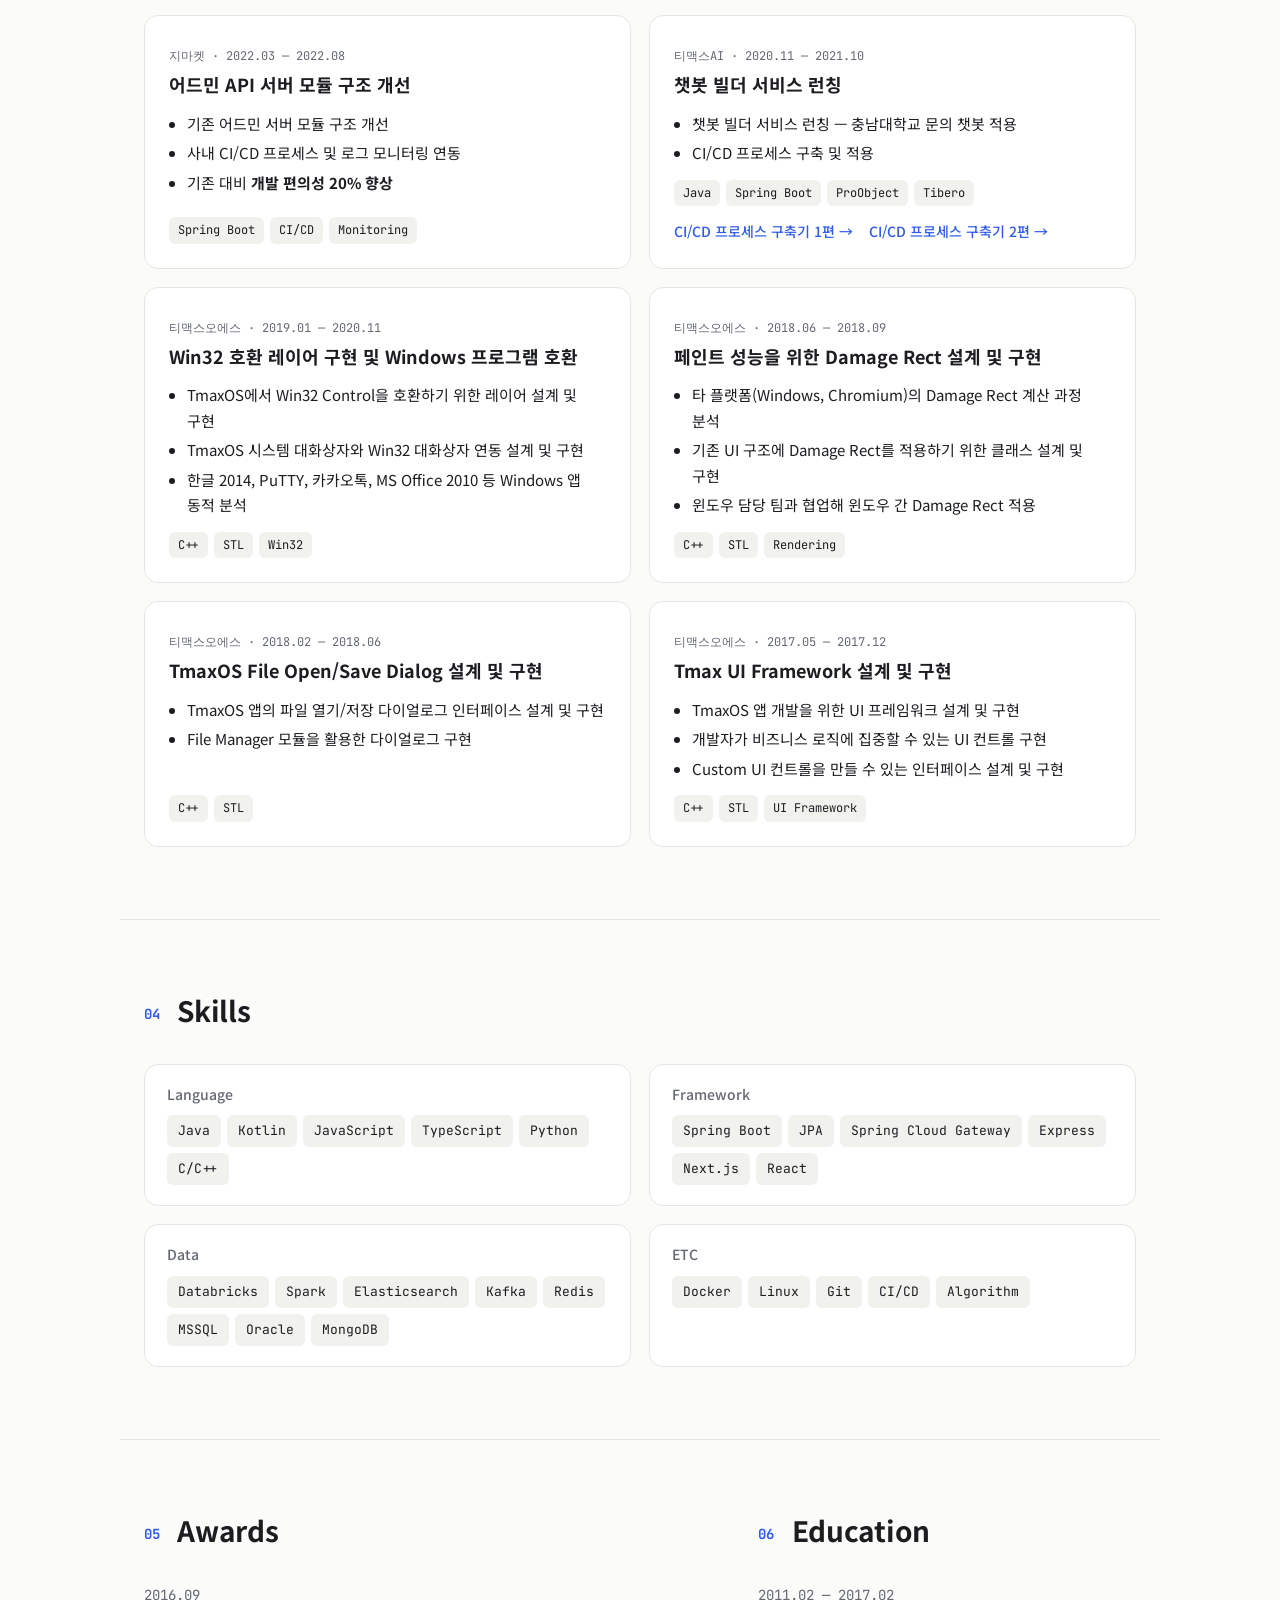
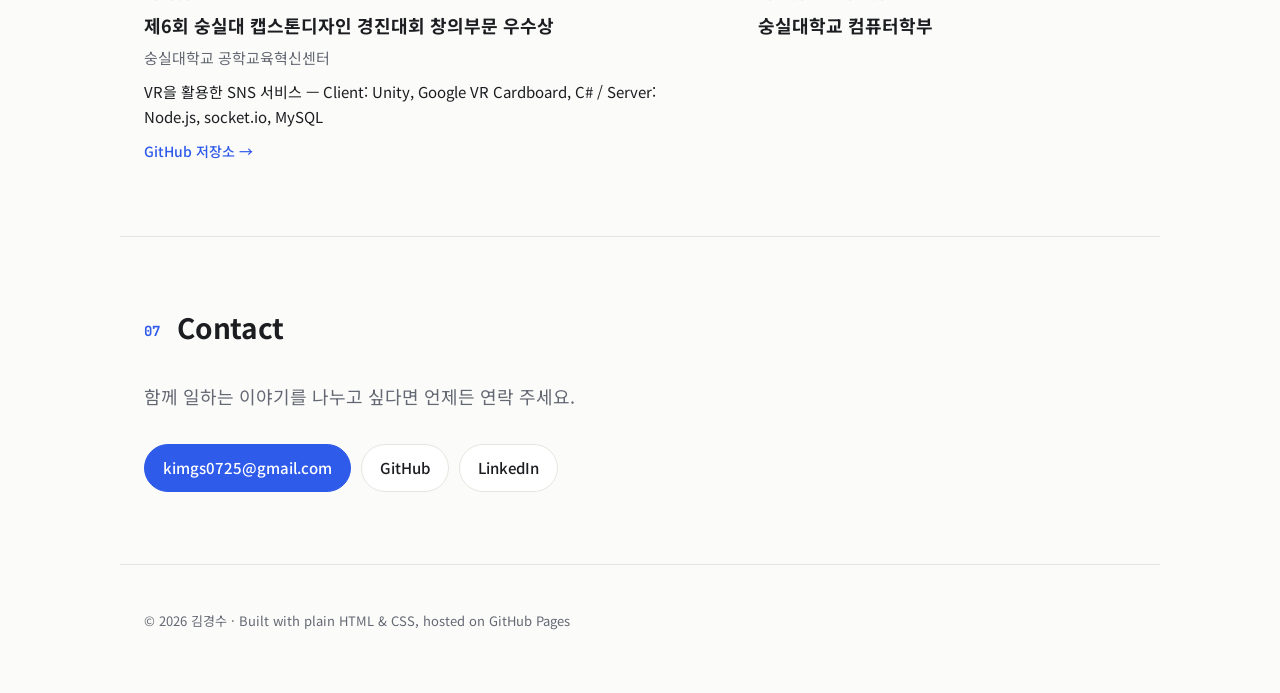
==== commit 18ba2c15: "Use Java tag for campaign price project Co-Authored-By: Claude Opus 5.5 <noreply@anthropic.com>" ====
--- a/index.html
+++ b/index.html
@@ -160,7 +160,7 @@
             <li>이벤트 참여 상품 데이터 및 파이프라인 자동화, 데이터 대시보드 구성</li>
             <li>Databricks 이벤트 참여 집계 상품을 RDB와 Redis 캐시로 싱크</li>
           </ul>
-          <div class="tags"><span>Kotlin</span><span>Spring Boot</span><span>MSSQL</span><span>Redis</span><span>Databricks</span><span>Spark</span><span>Python</span><span>Elasticsearch</span></div>
+          <div class="tags"><span>Java</span><span>Spring Boot</span><span>MSSQL</span><span>Redis</span><span>Databricks</span><span>Spark</span><span>Python</span><span>Elasticsearch</span></div>
           <a class="card-link detail" href="projects/campaign-price.html">상세 보기 →</a>
         </article>
 
